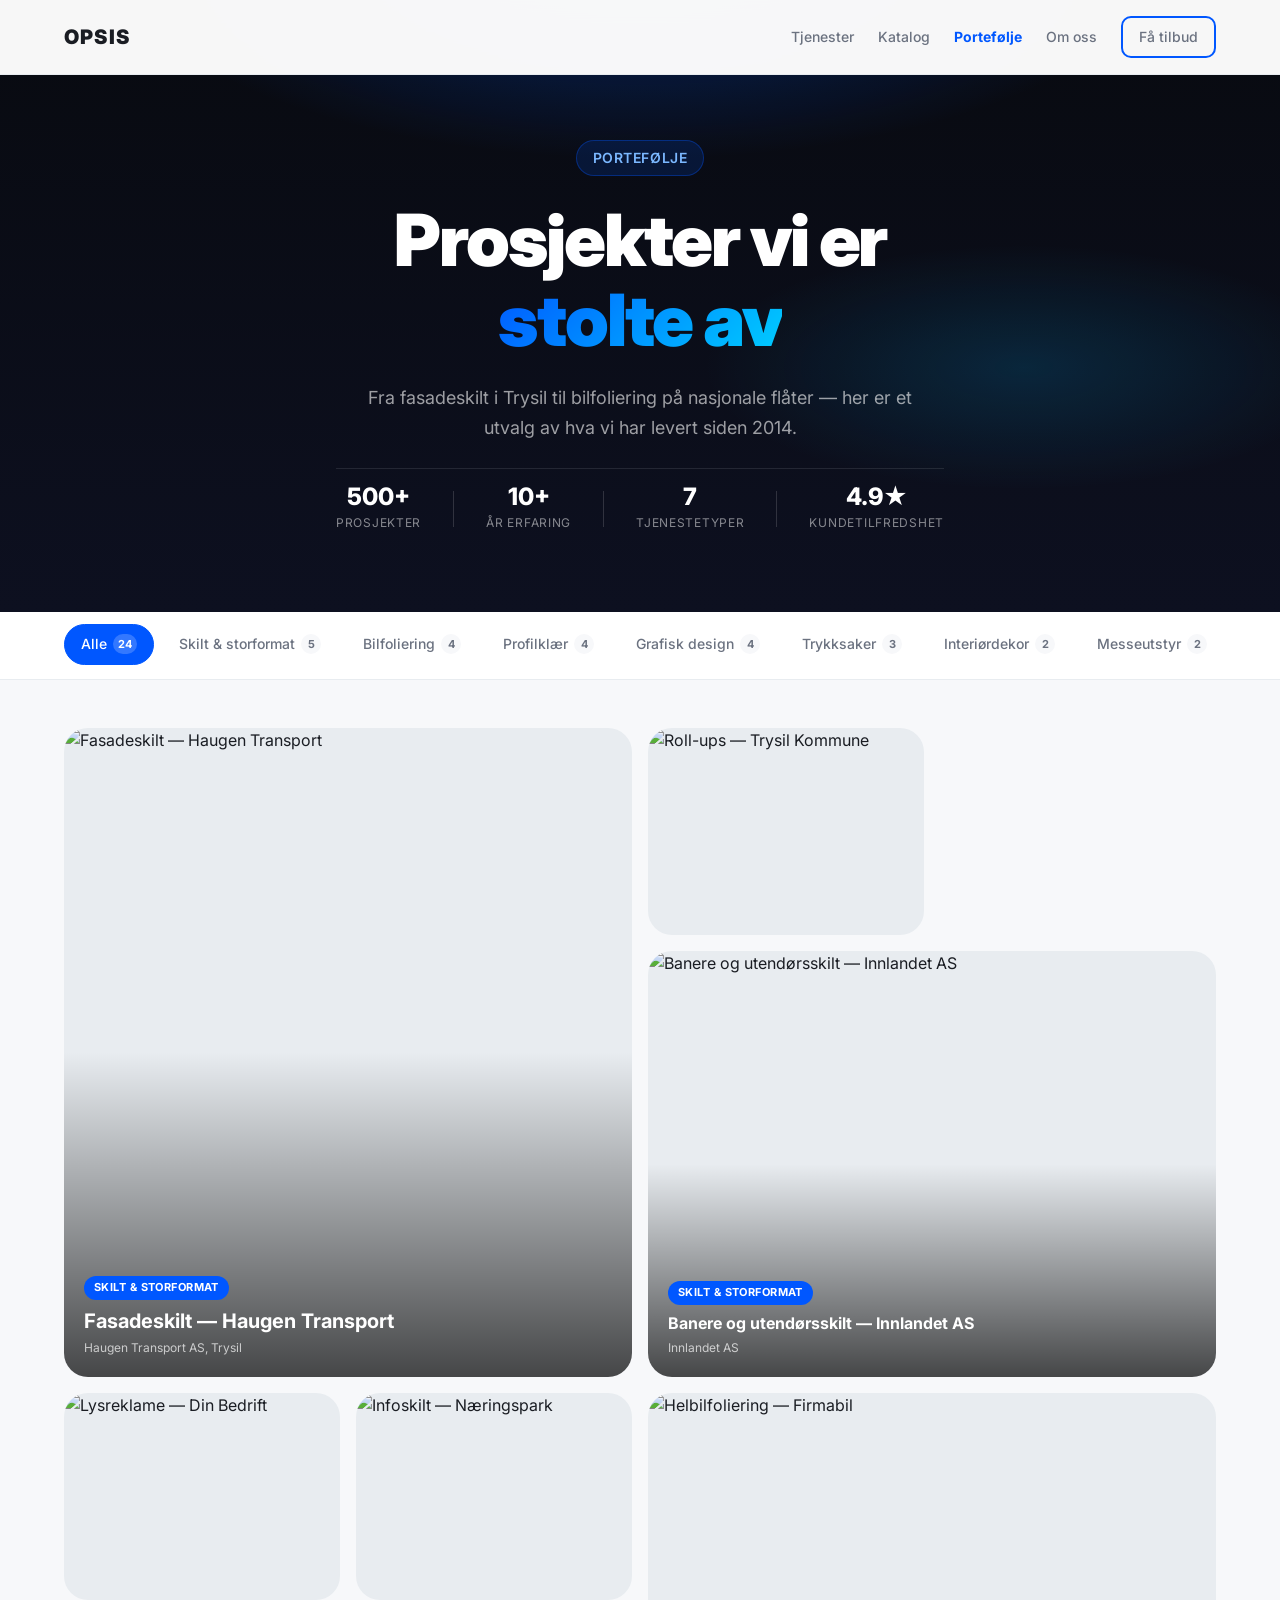
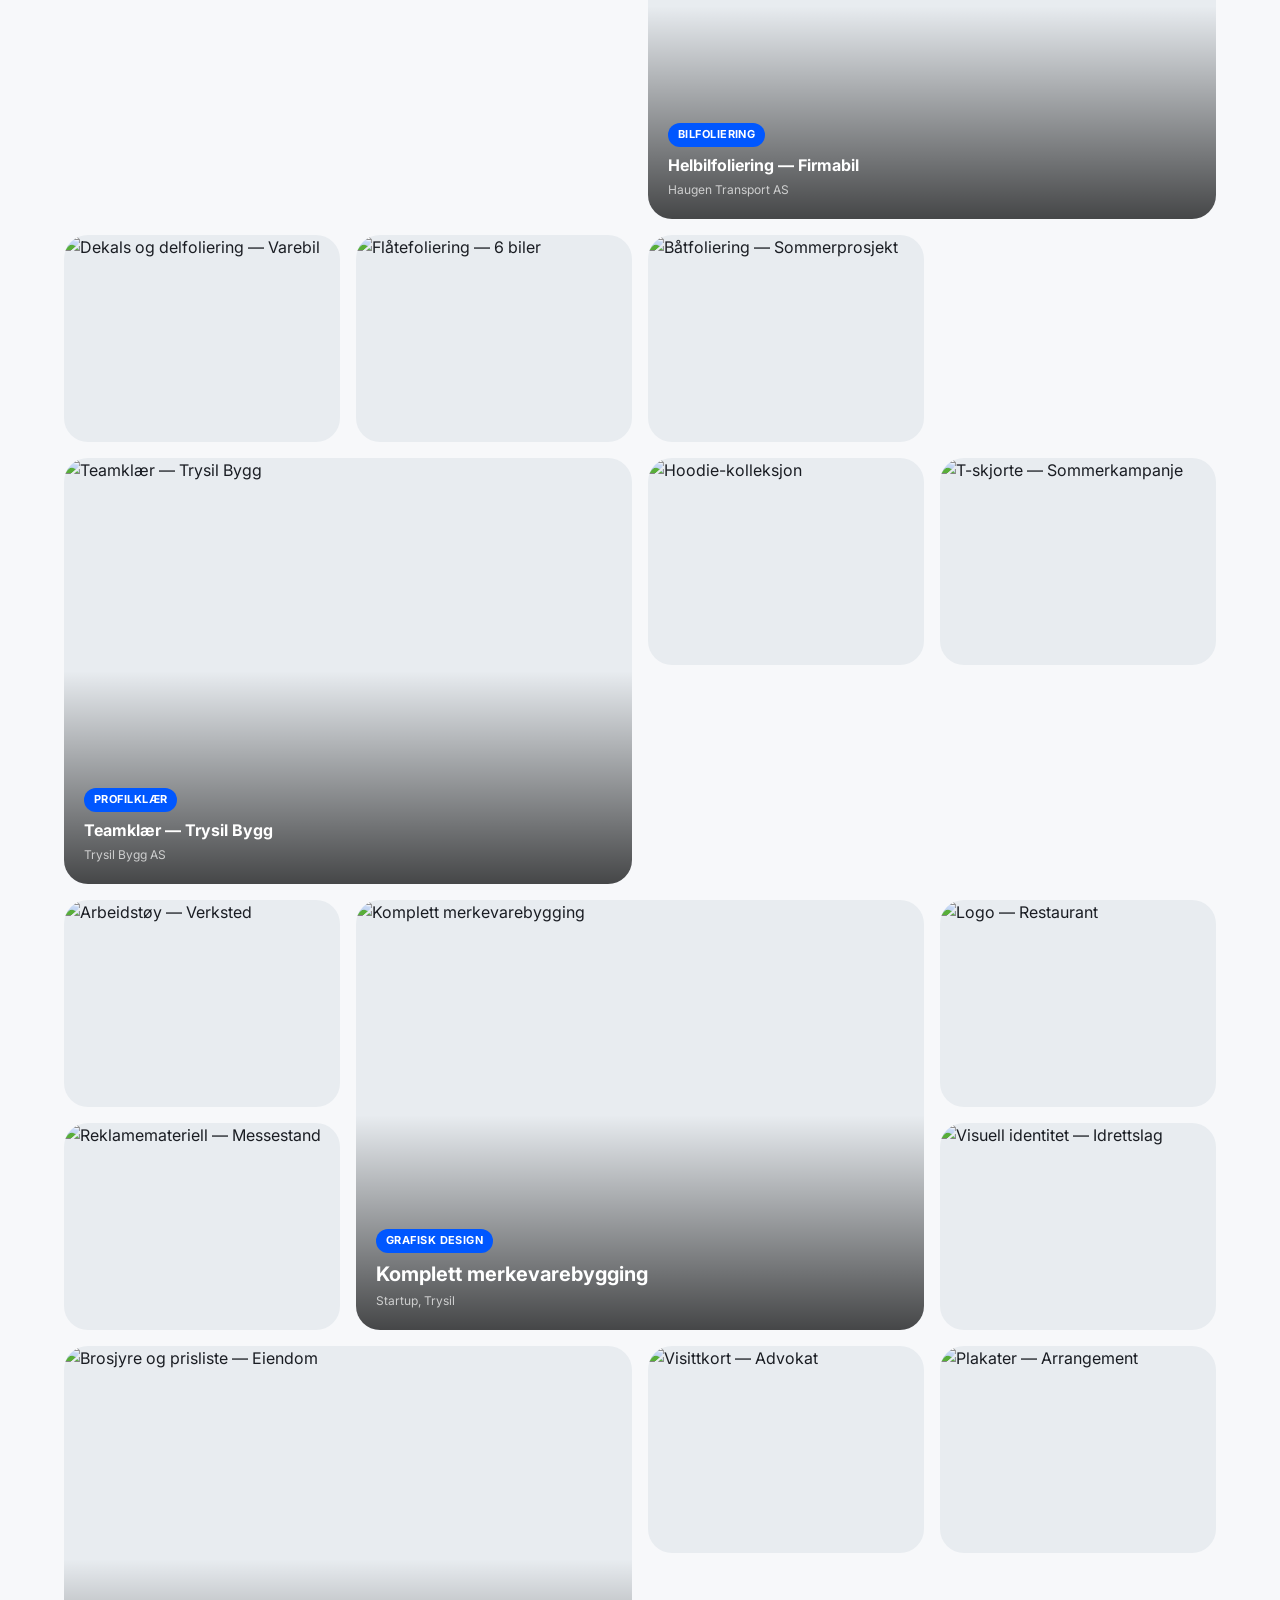
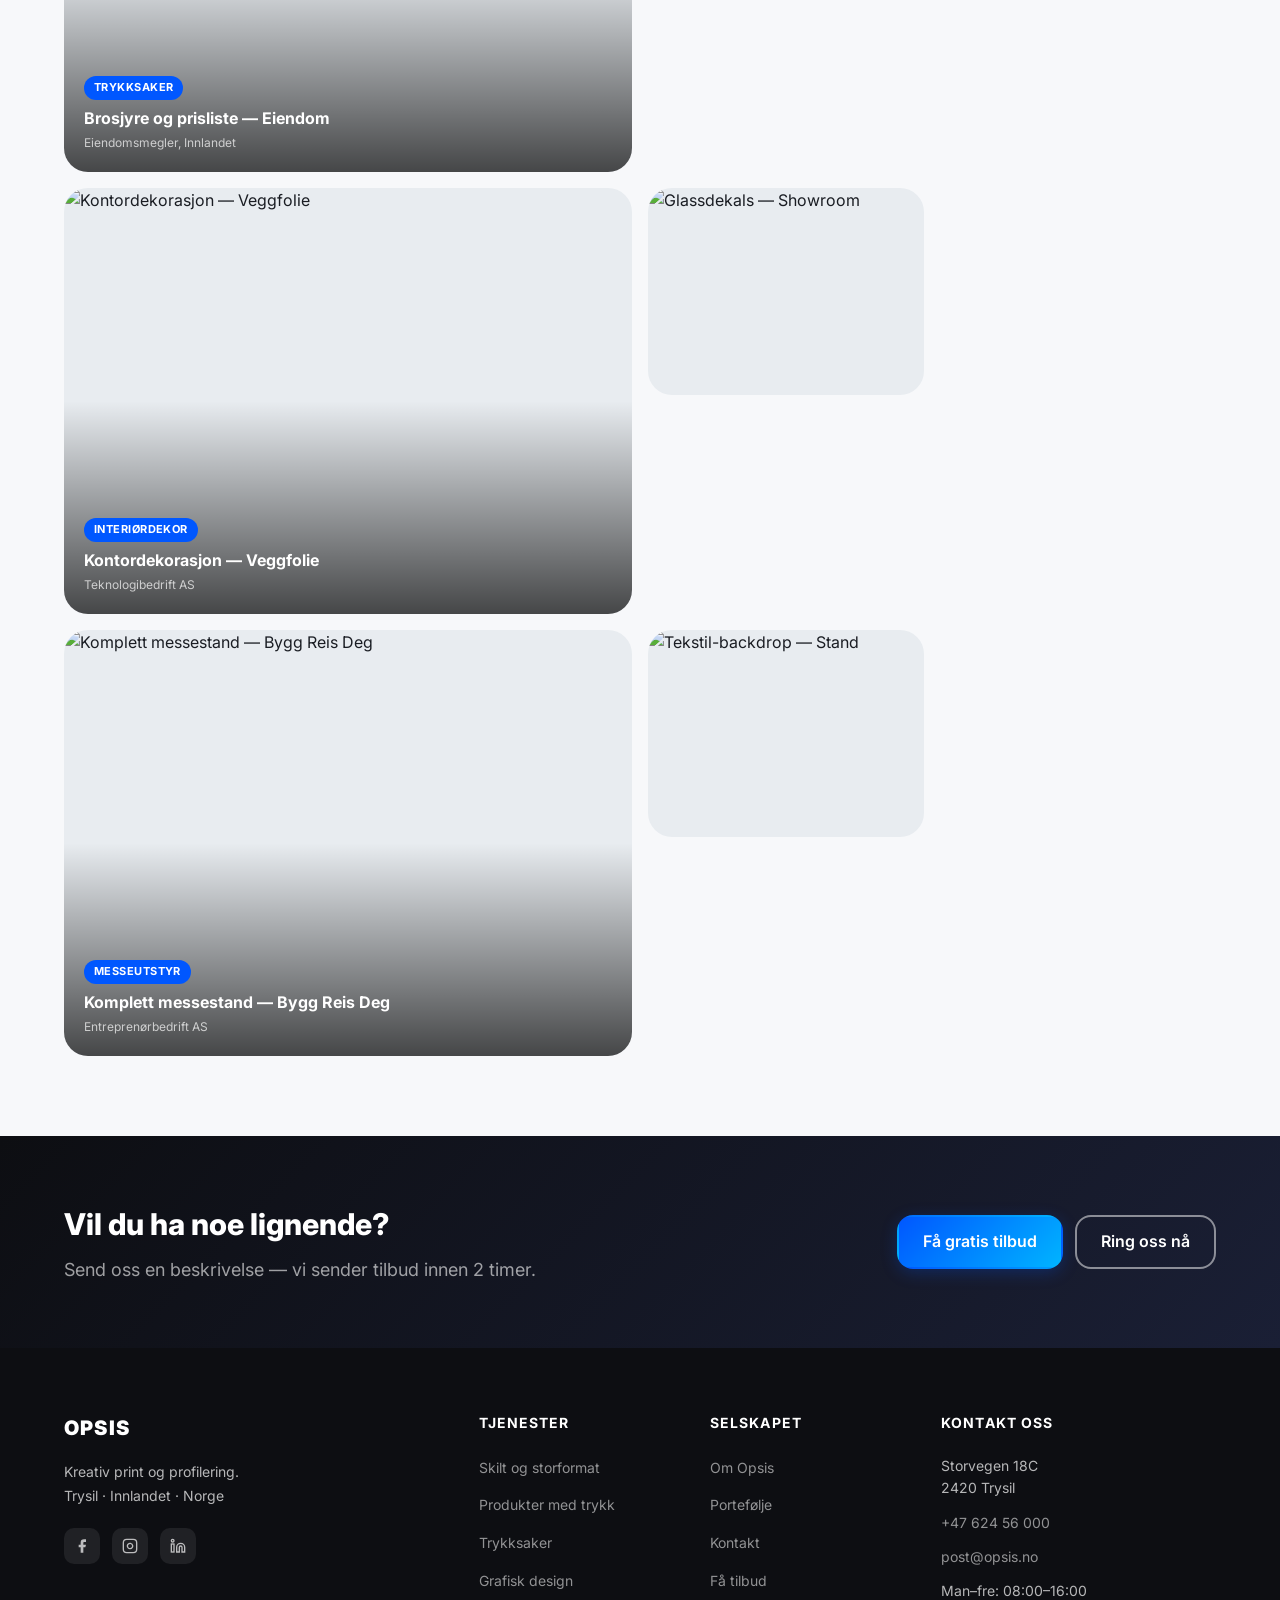
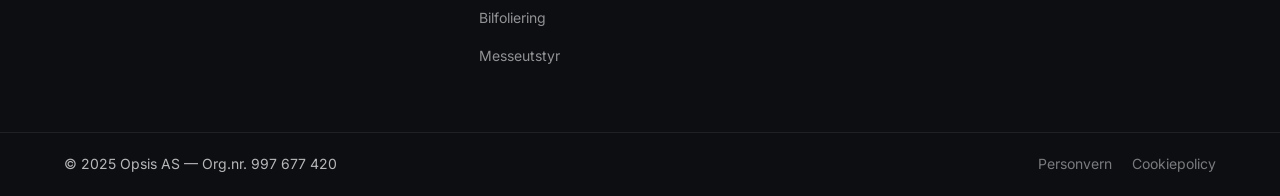
==== portfolio.html @ 117704da "feat: full portfolio page with filter and lightbox - portfolio.html: standalone page with dark hero," ====
<!DOCTYPE html>
<html lang="nb">
<head>
  <meta charset="UTF-8" />
  <meta name="viewport" content="width=device-width, initial-scale=1.0" />
  <title>Portefølje — Opsis AS</title>
  <meta name="description" content="Se utvalgte prosjekter fra Opsis AS — skilt, bilfoliering, profilklær, grafisk design, trykksaker og messeutstyr levert til kunder i Trysil og Innlandet." />
  <link rel="preconnect" href="https://fonts.googleapis.com" />
  <link rel="preconnect" href="https://fonts.gstatic.com" crossorigin />
  <link href="https://fonts.googleapis.com/css2?family=Inter:wght@300;400;500;600;700;800;900&display=swap" rel="stylesheet" />
  <link rel="stylesheet" href="style.css" />
  <link rel="stylesheet" href="portfolio.css" />
</head>
<body>

  <!-- ═══════════════════════════════════════════
       NAVBAR
  ═══════════════════════════════════════════ -->
  <header class="navbar navbar--scrolled" id="navbar">
    <div class="container navbar__inner">
      <a href="index.html" class="navbar__logo">
        <span class="logo-name">OPSIS</span>
      </a>
      <nav class="navbar__nav" id="navMenu">
        <a href="index.html#tjenester">Tjenester</a>
        <a href="index.html#katalog">Katalog</a>
        <a href="portfolio.html" class="nav-active">Portefølje</a>
        <a href="index.html#om-oss">Om oss</a>
        <a href="index.html#kontakt" class="btn btn--outline btn--sm">Få tilbud</a>
      </nav>
      <button class="navbar__burger" id="burger" aria-label="Åpne meny">
        <span></span><span></span><span></span>
      </button>
    </div>
  </header>

  <!-- ═══════════════════════════════════════════
       PAGE HERO
  ═══════════════════════════════════════════ -->
  <section class="pf-hero">
    <div class="pf-hero__bg">
      <div class="pf-hero__bg-gradient"></div>
    </div>
    <div class="container pf-hero__inner">
      <span class="badge badge--light pf-hero__badge">Portefølje</span>
      <h1 class="pf-hero__title">
        Prosjekter vi er<br />
        <span class="pf-hero__title-highlight">stolte av</span>
      </h1>
      <p class="pf-hero__sub">
        Fra fasadeskilt i Trysil til bilfoliering på nasjonale flåter —
        her er et utvalg av hva vi har levert siden 2014.
      </p>
      <div class="pf-hero__stats">
        <div class="pf-hero__stat"><strong>500+</strong><span>prosjekter</span></div>
        <div class="pf-hero__stat-sep"></div>
        <div class="pf-hero__stat"><strong>10+</strong><span>år erfaring</span></div>
        <div class="pf-hero__stat-sep"></div>
        <div class="pf-hero__stat"><strong>7</strong><span>tjenestetyper</span></div>
        <div class="pf-hero__stat-sep"></div>
        <div class="pf-hero__stat"><strong>4.9★</strong><span>kundetilfredshet</span></div>
      </div>
    </div>
  </section>

  <!-- ═══════════════════════════════════════════
       FILTER BAR
  ═══════════════════════════════════════════ -->
  <div class="pf-filter-bar" id="filterBar">
    <div class="container">
      <div class="pf-filters" id="pfFilters">
        <button class="pf-filter active" data-cat="all">
          <span>Alle</span>
          <span class="pf-filter__count" id="count-all">24</span>
        </button>
        <button class="pf-filter" data-cat="skilt">
          <span>Skilt & storformat</span>
          <span class="pf-filter__count" id="count-skilt">5</span>
        </button>
        <button class="pf-filter" data-cat="bil">
          <span>Bilfoliering</span>
          <span class="pf-filter__count" id="count-bil">4</span>
        </button>
        <button class="pf-filter" data-cat="klaer">
          <span>Profilklær</span>
          <span class="pf-filter__count" id="count-klaer">4</span>
        </button>
        <button class="pf-filter" data-cat="design">
          <span>Grafisk design</span>
          <span class="pf-filter__count" id="count-design">4</span>
        </button>
        <button class="pf-filter" data-cat="trykk">
          <span>Trykksaker</span>
          <span class="pf-filter__count" id="count-trykk">3</span>
        </button>
        <button class="pf-filter" data-cat="dekor">
          <span>Interiørdekor</span>
          <span class="pf-filter__count" id="count-dekor">2</span>
        </button>
        <button class="pf-filter" data-cat="messe">
          <span>Messeutstyr</span>
          <span class="pf-filter__count" id="count-messe">2</span>
        </button>
      </div>
    </div>
  </div>

  <!-- ═══════════════════════════════════════════
       PROJECT GRID
  ═══════════════════════════════════════════ -->
  <main class="pf-main">
    <div class="container">
      <div class="pf-grid" id="pfGrid">
        <!-- Rendered by portfolio.js -->
      </div>
      <div class="pf-empty" id="pfEmpty" style="display:none">
        <p>Ingen prosjekter i denne kategorien ennå.</p>
      </div>
    </div>
  </main>

  <!-- ═══════════════════════════════════════════
       CTA BAND
  ═══════════════════════════════════════════ -->
  <section class="pf-cta">
    <div class="container pf-cta__inner">
      <div class="pf-cta__text">
        <h2>Vil du ha noe lignende?</h2>
        <p>Send oss en beskrivelse — vi sender tilbud innen 2 timer.</p>
      </div>
      <div class="pf-cta__actions">
        <a href="index.html#kontakt" class="btn btn--primary btn--lg">Få gratis tilbud</a>
        <a href="tel:+4762456000" class="btn btn--outline-white btn--lg">Ring oss nå</a>
      </div>
    </div>
  </section>

  <!-- ═══════════════════════════════════════════
       FOOTER
  ═══════════════════════════════════════════ -->
  <footer class="footer">
    <div class="container footer__inner">
      <div class="footer__brand">
        <a href="index.html" class="navbar__logo">
          <span class="logo-name">OPSIS</span>
        </a>
        <p>Kreativ print og profilering.<br />Trysil · Innlandet · Norge</p>
        <div class="footer__social">
          <a href="https://www.facebook.com/OpsisTrysil" target="_blank" rel="noopener" aria-label="Facebook">
            <svg viewBox="0 0 24 24" fill="currentColor"><path d="M18 2h-3a5 5 0 0 0-5 5v3H7v4h3v8h4v-8h3l1-4h-4V7a1 1 0 0 1 1-1h3z"/></svg>
          </a>
          <a href="#" aria-label="Instagram">
            <svg viewBox="0 0 24 24" fill="none" stroke="currentColor" stroke-width="2"><rect x="2" y="2" width="20" height="20" rx="5" ry="5"/><path d="M16 11.37A4 4 0 1 1 12.63 8 4 4 0 0 1 16 11.37z"/><line x1="17.5" y1="6.5" x2="17.51" y2="6.5"/></svg>
          </a>
          <a href="#" aria-label="LinkedIn">
            <svg viewBox="0 0 24 24" fill="none" stroke="currentColor" stroke-width="2"><path d="M16 8a6 6 0 0 1 6 6v7h-4v-7a2 2 0 0 0-2-2 2 2 0 0 0-2 2v7h-4v-7a6 6 0 0 1 6-6z"/><rect x="2" y="9" width="4" height="12"/><circle cx="4" cy="4" r="2"/></svg>
          </a>
        </div>
      </div>
      <div class="footer__links">
        <h4>Tjenester</h4>
        <ul>
          <li><a href="index.html#tjenester">Skilt og storformat</a></li>
          <li><a href="index.html#tjenester">Produkter med trykk</a></li>
          <li><a href="index.html#tjenester">Trykksaker</a></li>
          <li><a href="index.html#tjenester">Grafisk design</a></li>
          <li><a href="index.html#tjenester">Bilfoliering</a></li>
          <li><a href="index.html#tjenester">Messeutstyr</a></li>
        </ul>
      </div>
      <div class="footer__links">
        <h4>Selskapet</h4>
        <ul>
          <li><a href="index.html#om-oss">Om Opsis</a></li>
          <li><a href="portfolio.html">Portefølje</a></li>
          <li><a href="index.html#kontakt">Kontakt</a></li>
          <li><a href="index.html#kontakt">Få tilbud</a></li>
        </ul>
      </div>
      <div class="footer__contact">
        <h4>Kontakt oss</h4>
        <address>
          <p>Storvegen 18C<br />2420 Trysil</p>
          <p><a href="tel:+4762456000">+47 624 56 000</a></p>
          <p><a href="mailto:post@opsis.no">post@opsis.no</a></p>
          <p>Man–fre: 08:00–16:00</p>
        </address>
      </div>
    </div>
    <div class="footer__bottom">
      <div class="container">
        <p>© 2025 Opsis AS — Org.nr. 997 677 420</p>
        <div class="footer__legal">
          <a href="#">Personvern</a>
          <a href="#">Cookiepolicy</a>
        </div>
      </div>
    </div>
  </footer>

  <!-- ═══════════════════════════════════════════
       LIGHTBOX
  ═══════════════════════════════════════════ -->
  <div class="lb-overlay" id="lbOverlay" aria-modal="true" role="dialog">
    <button class="lb-close" id="lbClose" aria-label="Lukk">&times;</button>
    <button class="lb-nav lb-nav--prev" id="lbPrev" aria-label="Forrige">
      <svg width="24" height="24" viewBox="0 0 24 24" fill="none" stroke="currentColor" stroke-width="2.5"><path d="M15 18l-6-6 6-6"/></svg>
    </button>
    <button class="lb-nav lb-nav--next" id="lbNext" aria-label="Neste">
      <svg width="24" height="24" viewBox="0 0 24 24" fill="none" stroke="currentColor" stroke-width="2.5"><path d="M9 18l6-6-6-6"/></svg>
    </button>
    <div class="lb-card" id="lbCard">
      <div class="lb-img-wrap">
        <img id="lbImg" src="" alt="" />
      </div>
      <div class="lb-info">
        <span class="lb-tag" id="lbTag"></span>
        <h2 class="lb-title" id="lbTitle"></h2>
        <p class="lb-client" id="lbClient"></p>
        <p class="lb-desc" id="lbDesc"></p>
        <div class="lb-actions">
          <a href="index.html#kontakt" class="btn btn--primary">Få lignende tilbud</a>
          <span class="lb-counter" id="lbCounter"></span>
        </div>
      </div>
    </div>
  </div>

  <script src="main.js"></script>
  <script src="portfolio.js"></script>
</body>
</html>
---- style.css ----
/* ═══════════════════════════════════════════════════
   OPSIS.NO — Landing Page Stylesheet
   Design language: Modern Scandinavian · Clean · Conversion-focused
   ═══════════════════════════════════════════════════ */

/* ─── Reset & Base ─────────────────────────────── */
*, *::before, *::after { box-sizing: border-box; margin: 0; padding: 0; }

:root {
  /* Brand colours */
  --color-primary:      #0057FF;
  --color-primary-dark: #0040CC;
  --color-primary-light:#E8F0FF;
  --color-accent:       #FF5C00;
  --color-accent-light: #FFF0E8;

  /* Neutrals */
  --color-bg:           #FFFFFF;
  --color-bg-subtle:    #F7F8FA;
  --color-bg-dark:      #0D0E12;
  --color-surface:      #FFFFFF;
  --color-border:       #E8ECF0;
  --color-text:         #1A1D23;
  --color-text-muted:   #6B7280;
  --color-text-light:   #9CA3AF;

  /* Gradients */
  --gradient-primary:   linear-gradient(135deg, #0057FF 0%, #00B4FF 100%);
  --gradient-accent:    linear-gradient(135deg, #FF5C00 0%, #FF9500 100%);
  --gradient-dark:      linear-gradient(135deg, #0D0E12 0%, #1a1f35 100%);

  /* Typography */
  --font-sans: 'Inter', -apple-system, BlinkMacSystemFont, sans-serif;
  --text-xs:   0.75rem;
  --text-sm:   0.875rem;
  --text-base: 1rem;
  --text-lg:   1.125rem;
  --text-xl:   1.25rem;
  --text-2xl:  1.5rem;
  --text-3xl:  1.875rem;
  --text-4xl:  2.25rem;
  --text-5xl:  3rem;
  --text-6xl:  3.75rem;

  /* Spacing */
  --space-1:  0.25rem;  --space-2:  0.5rem;   --space-3:  0.75rem;
  --space-4:  1rem;     --space-5:  1.25rem;  --space-6:  1.5rem;
  --space-8:  2rem;     --space-10: 2.5rem;   --space-12: 3rem;
  --space-16: 4rem;     --space-20: 5rem;     --space-24: 6rem;

  /* Layout */
  --container-max: 1200px;
  --container-pad: 1.5rem;

  /* Radius */
  --radius-sm: 6px;    --radius-md: 10px;
  --radius-lg: 16px;   --radius-xl: 24px;  --radius-full: 9999px;

  /* Shadows */
  --shadow-sm: 0 1px 3px rgba(0,0,0,.08), 0 1px 2px rgba(0,0,0,.06);
  --shadow-md: 0 4px 16px rgba(0,0,0,.08), 0 2px 6px rgba(0,0,0,.06);
  --shadow-lg: 0 12px 40px rgba(0,0,0,.10), 0 4px 12px rgba(0,0,0,.06);
  --shadow-xl: 0 24px 64px rgba(0,0,0,.12), 0 8px 24px rgba(0,0,0,.08);

  /* Transitions */
  --transition: 0.22s ease;
  --transition-slow: 0.4s ease;
}

html { scroll-behavior: smooth; }

body {
  font-family: var(--font-sans);
  font-size: var(--text-base);
  color: var(--color-text);
  background: var(--color-bg);
  line-height: 1.6;
  -webkit-font-smoothing: antialiased;
}

img, svg { display: block; }
a { color: inherit; text-decoration: none; }
ul, ol { list-style: none; }
button { font: inherit; cursor: pointer; border: none; background: none; }
input, select, textarea { font: inherit; }

/* ─── Utilities ─────────────────────────────────── */
.container {
  max-width: var(--container-max);
  margin: 0 auto;
  padding: 0 var(--container-pad);
}

.gradient-text {
  background: var(--gradient-primary);
  -webkit-background-clip: text;
  -webkit-text-fill-color: transparent;
  background-clip: text;
}

.badge {
  display: inline-flex;
  align-items: center;
  gap: var(--space-2);
  padding: var(--space-1) var(--space-3);
  background: var(--color-primary-light);
  color: var(--color-primary);
  font-size: var(--text-xs);
  font-weight: 600;
  letter-spacing: 0.06em;
  text-transform: uppercase;
  border-radius: var(--radius-full);
}

.badge--accent  { background: var(--color-accent-light); color: var(--color-accent); }
.badge--light   { background: rgba(255,255,255,.12); color: rgba(255,255,255,.9); }

/* ─── Buttons ────────────────────────────────────── */
.btn {
  display: inline-flex;
  align-items: center;
  gap: var(--space-2);
  font-weight: 600;
  border-radius: var(--radius-md);
  transition: all var(--transition);
  white-space: nowrap;
  cursor: pointer;
  border: 2px solid transparent;
}

.btn--sm  { padding: var(--space-2) var(--space-4); font-size: var(--text-sm); }
.btn--md  { padding: var(--space-3) var(--space-5); font-size: var(--text-base); }
.btn--lg  { padding: var(--space-3) var(--space-6); font-size: var(--text-base); border-radius: var(--radius-lg); }
.btn--full { width: 100%; justify-content: center; }

.btn--primary {
  background: var(--gradient-primary);
  color: #fff;
  box-shadow: 0 4px 16px rgba(0,87,255,.25);
}
.btn--primary:hover {
  transform: translateY(-2px);
  box-shadow: 0 8px 24px rgba(0,87,255,.35);
}

.btn--outline {
  border-color: var(--color-primary);
  color: var(--color-primary);
  background: transparent;
}
.btn--outline:hover { background: var(--color-primary-light); }

.btn--outline-white {
  border-color: rgba(255,255,255,.5);
  color: #fff;
  background: transparent;
}
.btn--outline-white:hover { background: rgba(255,255,255,.12); }

.btn--ghost {
  color: var(--color-text);
  background: rgba(0,0,0,.04);
}
.btn--ghost:hover { background: rgba(0,0,0,.08); }

.btn--white {
  background: #fff;
  color: var(--color-primary);
  font-weight: 700;
}
.btn--white:hover { background: var(--color-primary-light); }

/* ─── Section Header ─────────────────────────────── */
.section-header {
  text-align: center;
  max-width: 640px;
  margin: 0 auto var(--space-12);
  display: flex;
  flex-direction: column;
  align-items: center;
  gap: var(--space-4);
}

.section-header h2 {
  font-size: var(--text-4xl);
  font-weight: 800;
  line-height: 1.15;
  letter-spacing: -0.02em;
}

.section-header p { color: var(--color-text-muted); font-size: var(--text-lg); }
.section-header--light h2, .section-header--light p { color: #fff; }
.section-header--light p { color: rgba(255,255,255,.7); }

/* ════════════════════════════════════════════════════
   NAVBAR
════════════════════════════════════════════════════ */
.navbar {
  position: fixed;
  top: 0; left: 0; right: 0;
  z-index: 100;
  padding: var(--space-4) 0;
  transition: all var(--transition);
}

.navbar.scrolled {
  background: rgba(255,255,255,.92);
  backdrop-filter: blur(12px);
  box-shadow: 0 1px 0 var(--color-border), var(--shadow-sm);
  padding: var(--space-3) 0;
}

.navbar__inner {
  display: flex;
  align-items: center;
  justify-content: space-between;
}

.navbar__logo {
  display: flex;
  align-items: center;
  font-size: var(--text-2xl);
  font-weight: 800;
  letter-spacing: -0.04em;
}

.logo-name {
  font-size: var(--text-xl);
  font-weight: 900;
  letter-spacing: 0.06em;
  color: #fff; /* white on dark hero */
  transition: color var(--transition);
}

/* On white background (after scroll) */
.navbar.scrolled .logo-name { color: var(--color-text); }

/* Footer logo */
.footer__brand .logo-name { color: #fff; }

.navbar__nav {
  display: flex;
  align-items: center;
  gap: var(--space-6);
}

.navbar__nav a {
  font-size: var(--text-sm);
  font-weight: 500;
  color: var(--color-text-muted);
  transition: color var(--transition);
}

.navbar__nav a:hover { color: var(--color-text); }
.navbar__nav .btn { color: var(--color-primary); }

.navbar__burger {
  display: none;
  flex-direction: column;
  gap: 5px;
  padding: var(--space-2);
}

.navbar__burger span {
  display: block;
  width: 22px; height: 2px;
  background: var(--color-text);
  border-radius: 2px;
  transition: all var(--transition);
}

/* ════════════════════════════════════════════════════
   HERO
════════════════════════════════════════════════════ */
/* ─── Hero dark variant ─────────────────────────── */
.hero--dark {
  background: #080a10;
  color: #fff;
}

.hero--dark .hero__bg {
  position: absolute;
  inset: 0;
  overflow: hidden;
  pointer-events: none;
}

.hero--dark .hero__bg-gradient {
  position: absolute;
  inset: 0;
  background:
    radial-gradient(ellipse 80% 60% at 50% -10%, rgba(0,87,255,.35) 0%, transparent 60%),
    radial-gradient(ellipse 60% 40% at 80% 50%, rgba(0,180,255,.15) 0%, transparent 50%),
    linear-gradient(180deg, #080a10 0%, #0d1020 100%);
}

.hero--dark .hero__bg-orb {
  position: absolute;
  border-radius: 50%;
  filter: blur(80px);
  opacity: 0.5;
}

.hero--dark .hero__bg-orb--1 {
  width: 600px; height: 600px;
  top: -200px; left: -100px;
  background: radial-gradient(circle, #0057FF 0%, transparent 70%);
  opacity: 0.2;
  animation: orb1 12s ease-in-out infinite;
}

.hero--dark .hero__bg-orb--2 {
  width: 400px; height: 400px;
  top: 30%; right: -50px;
  background: radial-gradient(circle, #00B4FF 0%, transparent 70%);
  opacity: 0.15;
  animation: orb2 15s ease-in-out infinite;
}

.hero--dark .hero__bg-orb--3 {
  width: 300px; height: 300px;
  bottom: 10%; left: 40%;
  background: radial-gradient(circle, #FF5C00 0%, transparent 70%);
  opacity: 0.1;
  animation: orb3 18s ease-in-out infinite;
}

.hero--dark .hero__bg-noise {
  position: absolute;
  inset: 0;
  background-image: url("data:image/svg+xml,%3Csvg viewBox='0 0 256 256' xmlns='http://www.w3.org/2000/svg'%3E%3Cfilter id='noise'%3E%3CfeTurbulence type='fractalNoise' baseFrequency='0.9' numOctaves='4' stitchTiles='stitch'/%3E%3C/filter%3E%3Crect width='100%25' height='100%25' filter='url(%23noise)' opacity='0.04'/%3E%3C/svg%3E");
  opacity: 0.3;
  pointer-events: none;
}

@keyframes orb1 {
  0%, 100% { transform: translate(0, 0) scale(1); }
  50% { transform: translate(40px, 30px) scale(1.1); }
}
@keyframes orb2 {
  0%, 100% { transform: translate(0, 0) scale(1); }
  50% { transform: translate(-30px, 20px) scale(1.08); }
}
@keyframes orb3 {
  0%, 100% { transform: translate(0, 0) scale(1); }
  50% { transform: translate(20px, -30px) scale(1.12); }
}

/* Floating badges */
.hero__floats {
  position: absolute;
  inset: 0;
  pointer-events: none;
}

.hero__float {
  position: absolute;
  display: flex;
  align-items: center;
  gap: 8px;
  padding: 10px 16px;
  background: rgba(255,255,255,.08);
  border: 1px solid rgba(255,255,255,.12);
  border-radius: 40px;
  backdrop-filter: blur(12px);
  color: rgba(255,255,255,.85);
  font-size: var(--text-sm);
  font-weight: 500;
  white-space: nowrap;
  animation: floatBadge 6s ease-in-out infinite;
}

.hero__float--1 { top: 22%; left: 5%;   animation-delay: 0s;    animation-duration: 6s; }
.hero__float--2 { top: 15%; right: 10%; animation-delay: 1.5s;  animation-duration: 7s; }
.hero__float--3 { top: 55%; left: 3%;   animation-delay: 0.75s; animation-duration: 8s; }
.hero__float--4 { top: 65%; right: 6%;  animation-delay: 2s;    animation-duration: 6.5s; }
.hero__float--5 { bottom: 20%; left: 50%; transform: translateX(-50%); animation-delay: 3s; animation-duration: 7.5s; }

.float-icon { font-size: 1.1rem; }

@keyframes floatBadge {
  0%, 100% { transform: translateY(0); }
  50% { transform: translateY(-8px); }
}
.hero__float--5 {
  bottom: 20%;
  left: 50%;
  transform: translateX(-50%);
}
.hero__float--5:is(.hero__float--5) {
  animation-name: floatBadge5;
}
@keyframes floatBadge5 {
  0%, 100% { transform: translateX(-50%) translateY(0); }
  50% { transform: translateX(-50%) translateY(-8px); }
}

/* Hero content - dark variant */
.hero--dark .hero__inner {
  grid-template-columns: 1fr;
  justify-items: center;
  text-align: center;
  min-height: calc(100vh - 80px);
  padding-top: var(--space-20);
  padding-bottom: var(--space-20);
  position: relative;
  z-index: 1;
}

.hero--dark .hero__content {
  max-width: 780px;
  align-items: center;
}

.hero__eyebrow {
  display: inline-flex;
  align-items: center;
  gap: 8px;
  padding: 6px 16px;
  background: rgba(0,87,255,.15);
  border: 1px solid rgba(0,87,255,.35);
  border-radius: 40px;
  color: #7BB8FF;
  font-size: var(--text-sm);
  font-weight: 500;
  letter-spacing: 0.04em;
}

.hero__eyebrow-dot {
  width: 6px; height: 6px;
  border-radius: 50%;
  background: #0057FF;
  box-shadow: 0 0 8px #0057FF;
  animation: pulse 2s ease-in-out infinite;
}
@keyframes pulse {
  0%, 100% { opacity: 1; transform: scale(1); }
  50% { opacity: 0.6; transform: scale(1.3); }
}

.hero--dark .hero__title {
  font-size: clamp(3rem, 7vw, 5.5rem);
  font-weight: 900;
  line-height: 1.05;
  letter-spacing: -0.03em;
  color: #fff;
}

.hero__title-line {
  display: block;
}

.hero__title-highlight {
  background: linear-gradient(135deg, #0057FF 0%, #00CFFF 100%);
  -webkit-background-clip: text;
  -webkit-text-fill-color: transparent;
  background-clip: text;
}

.hero--dark .hero__subtitle {
  color: rgba(255,255,255,.6);
  font-size: var(--text-lg);
  max-width: 520px;
  text-align: center;
}

/* Hero CTA buttons */
.btn--hero-primary {
  display: inline-flex;
  align-items: center;
  gap: 10px;
  padding: 16px 32px;
  background: var(--gradient-primary);
  color: #fff;
  font-size: var(--text-base);
  font-weight: 700;
  border-radius: var(--radius-full);
  box-shadow: 0 8px 32px rgba(0,87,255,.4);
  transition: var(--transition);
}
.btn--hero-primary:hover {
  transform: translateY(-2px);
  box-shadow: 0 12px 40px rgba(0,87,255,.55);
}

.btn--hero-ghost {
  display: inline-flex;
  align-items: center;
  gap: 8px;
  padding: 16px 32px;
  background: rgba(255,255,255,.08);
  border: 1px solid rgba(255,255,255,.2);
  color: rgba(255,255,255,.85);
  font-size: var(--text-base);
  font-weight: 600;
  border-radius: var(--radius-full);
  backdrop-filter: blur(8px);
  transition: var(--transition);
}
.btn--hero-ghost:hover {
  background: rgba(255,255,255,.14);
  border-color: rgba(255,255,255,.35);
}

/* Hero stats */
.hero--dark .hero__stats {
  border-top: 1px solid rgba(255,255,255,.1);
  gap: var(--space-8);
}

.hero__stat {
  display: flex;
  flex-direction: column;
  align-items: center;
  gap: 4px;
}
.hero__stat strong {
  font-size: var(--text-2xl);
  font-weight: 800;
  color: #fff;
  line-height: 1;
}
.hero__stat span {
  font-size: var(--text-xs);
  color: rgba(255,255,255,.5);
  text-transform: uppercase;
  letter-spacing: 0.06em;
}

.hero__stat-sep {
  width: 1px;
  height: 36px;
  background: rgba(255,255,255,.15);
}

/* Scroll indicator */
.hero__scroll {
  position: absolute;
  bottom: 32px;
  left: 50%;
  transform: translateX(-50%);
  display: flex;
  flex-direction: column;
  align-items: center;
  gap: 8px;
  color: rgba(255,255,255,.4);
  font-size: var(--text-xs);
  letter-spacing: 0.1em;
  text-transform: uppercase;
  z-index: 1;
}

.hero__scroll-mouse {
  width: 22px; height: 36px;
  border: 2px solid rgba(255,255,255,.3);
  border-radius: 11px;
  display: flex;
  justify-content: center;
  padding-top: 6px;
}

.hero__scroll-wheel {
  width: 3px; height: 8px;
  background: rgba(255,255,255,.5);
  border-radius: 2px;
  animation: scrollWheel 1.8s ease-in-out infinite;
}

@keyframes scrollWheel {
  0% { transform: translateY(0); opacity: 1; }
  100% { transform: translateY(10px); opacity: 0; }
}

.hero {
  min-height: 100vh;
  display: flex;
  flex-direction: column;
  padding-top: 80px;
  background: var(--color-bg);
  position: relative;
  overflow: hidden;
}

.hero__bg-grid {
  position: absolute;
  inset: 0;
  background-image:
    linear-gradient(var(--color-border) 1px, transparent 1px),
    linear-gradient(90deg, var(--color-border) 1px, transparent 1px);
  background-size: 48px 48px;
  opacity: 0.4;
  mask-image: linear-gradient(to bottom, transparent 0%, rgba(0,0,0,.5) 20%, rgba(0,0,0,.5) 70%, transparent 100%);
}

.hero__inner {
  flex: 1;
  display: grid;
  grid-template-columns: 1fr 1fr;
  align-items: center;
  gap: var(--space-12);
  padding-top: var(--space-16);
  padding-bottom: var(--space-16);
  position: relative;
}

.hero__content {
  display: flex;
  flex-direction: column;
  gap: var(--space-6);
}

.hero__title {
  font-size: clamp(2.5rem, 5vw, 4rem);
  font-weight: 900;
  line-height: 1.1;
  letter-spacing: -0.03em;
}

.hero__subtitle {
  font-size: var(--text-lg);
  color: var(--color-text-muted);
  max-width: 480px;
  line-height: 1.7;
}

.hero__actions {
  display: flex;
  flex-wrap: wrap;
  gap: var(--space-3);
}

.hero__stats {
  display: flex;
  align-items: center;
  gap: var(--space-6);
  padding-top: var(--space-4);
  border-top: 1px solid var(--color-border);
  margin-top: var(--space-2);
}

.stat { display: flex; flex-direction: column; }
.stat strong { font-size: var(--text-2xl); font-weight: 800; line-height: 1; color: var(--color-text); }
.stat span   { font-size: var(--text-xs); color: var(--color-text-muted); text-transform: uppercase; letter-spacing: 0.06em; margin-top: 4px; }

.stat-divider {
  width: 1px;
  height: 40px;
  background: var(--color-border);
}

/* Hero visual */
.hero__visual {
  display: flex;
  justify-content: center;
  align-items: center;
}

.hero__mockup {
  position: relative;
  width: 420px;
  height: 420px;
}

.hero__mockup::before {
  content: '';
  position: absolute;
  top: 50%; left: 50%;
  transform: translate(-50%, -50%);
  width: 280px; height: 280px;
  background: var(--gradient-primary);
  border-radius: 50%;
  opacity: 0.08;
  filter: blur(60px);
}

.mockup-blob {
  position: absolute;
  top: 50%; left: 50%;
  transform: translate(-50%, -50%);
  width: 200px; height: 200px;
  background: var(--gradient-primary);
  border-radius: 40% 60% 70% 30% / 40% 50% 60% 50%;
  opacity: 0.06;
  animation: blob 8s ease-in-out infinite;
}

@keyframes blob {
  0%, 100% { border-radius: 40% 60% 70% 30% / 40% 50% 60% 50%; }
  50%       { border-radius: 60% 40% 30% 70% / 60% 30% 70% 40%; }
}

.mockup-card {
  position: absolute;
  display: flex;
  flex-direction: column;
  align-items: center;
  gap: var(--space-2);
  padding: var(--space-4) var(--space-5);
  background: #fff;
  border: 1px solid var(--color-border);
  border-radius: var(--radius-xl);
  box-shadow: var(--shadow-lg);
  font-size: var(--text-sm);
  font-weight: 600;
  color: var(--color-text);
  animation: float 6s ease-in-out infinite;
}

.mockup-card--1 { top: 20px;   left: 20px;  animation-delay: 0s; }
.mockup-card--2 { top: 20px;   right: 20px; animation-delay: 1.5s; }
.mockup-card--3 { bottom: 20px; left: 20px; animation-delay: 0.75s; }
.mockup-card--4 { bottom: 20px; right: 20px; animation-delay: 2.25s; }

.mockup-icon { font-size: 2rem; }

@keyframes float {
  0%, 100% { transform: translateY(0); }
  50%       { transform: translateY(-10px); }
}

.hero__scroll-hint {
  display: flex;
  flex-direction: column;
  align-items: center;
  gap: var(--space-2);
  padding-bottom: var(--space-8);
  color: var(--color-text-light);
  font-size: var(--text-xs);
  letter-spacing: 0.1em;
  text-transform: uppercase;
}

.scroll-line {
  width: 1px;
  height: 48px;
  background: linear-gradient(to bottom, var(--color-border), transparent);
}

/* ════════════════════════════════════════════════════
   LOGO BAND
════════════════════════════════════════════════════ */
.logo-band {
  padding: var(--space-8) 0;
  border-top: 1px solid var(--color-border);
  border-bottom: 1px solid var(--color-border);
  background: var(--color-bg-subtle);
  overflow: hidden;
}

.logo-band__label {
  text-align: center;
  font-size: var(--text-xs);
  font-weight: 600;
  color: var(--color-text-light);
  text-transform: uppercase;
  letter-spacing: 0.1em;
  margin-bottom: var(--space-5);
}

.logo-band__track { overflow: hidden; }

.logo-band__logos {
  display: flex;
  gap: var(--space-12);
  width: max-content;
  animation: marquee 24s linear infinite;
}

@keyframes marquee {
  from { transform: translateX(0); }
  to   { transform: translateX(-50%); }
}

.client-logo {
  font-size: var(--text-sm);
  font-weight: 700;
  color: var(--color-text-light);
  letter-spacing: 0.08em;
  text-transform: uppercase;
  white-space: nowrap;
  transition: color var(--transition);
}

.client-logo:hover { color: var(--color-text-muted); }

/* ════════════════════════════════════════════════════
   SERVICES
════════════════════════════════════════════════════ */
.services {
  padding: var(--space-24) 0;
  background: var(--color-bg);
}

.services__grid {
  display: grid;
  grid-template-columns: repeat(4, 1fr);
  gap: var(--space-4);
}

.service-card {
  background: var(--color-bg-subtle);
  border: 1px solid var(--color-border);
  border-radius: var(--radius-xl);
  padding: var(--space-6);
  display: flex;
  flex-direction: column;
  gap: var(--space-3);
  transition: all var(--transition);
  cursor: default;
}

.service-card:hover {
  border-color: var(--color-primary);
  box-shadow: var(--shadow-md), 0 0 0 1px var(--color-primary);
  transform: translateY(-3px);
}

.service-card--featured {
  grid-column: span 2;
  background: var(--gradient-dark);
  border-color: transparent;
  color: #fff;
}

.service-card--featured h3 { color: #fff; }
.service-card--featured p  { color: rgba(255,255,255,.65); }
.service-card--featured .service-card__icon { background: rgba(255,255,255,.1); }
.service-card--featured .service-card__link { color: #60A5FA; }

.service-card__icon {
  width: 48px; height: 48px;
  padding: var(--space-2);
  background: var(--color-primary-light);
  border-radius: var(--radius-md);
  color: var(--color-primary);
}

.service-card__icon svg { width: 100%; height: 100%; }

.service-card h3 {
  font-size: var(--text-lg);
  font-weight: 700;
  line-height: 1.3;
}

.service-card p {
  font-size: var(--text-sm);
  color: var(--color-text-muted);
  line-height: 1.6;
  flex: 1;
}

.service-card__link {
  display: inline-flex;
  align-items: center;
  gap: var(--space-1);
  font-size: var(--text-sm);
  font-weight: 600;
  color: var(--color-primary);
  transition: gap var(--transition);
}

.service-card__link:hover { gap: var(--space-3); }

/* ════════════════════════════════════════════════════
   PROCESS
════════════════════════════════════════════════════ */
.process {
  padding: var(--space-24) 0;
  background: var(--gradient-dark);
  color: #fff;
}

.process__steps {
  display: flex;
  align-items: flex-start;
  gap: var(--space-4);
  justify-content: center;
}

.process-step {
  flex: 1;
  max-width: 220px;
  display: flex;
  flex-direction: column;
  gap: var(--space-4);
}

.process-step__number {
  font-size: var(--text-4xl);
  font-weight: 900;
  background: var(--gradient-primary);
  -webkit-background-clip: text;
  -webkit-text-fill-color: transparent;
  background-clip: text;
  line-height: 1;
}

.process-step__content h3 {
  font-size: var(--text-lg);
  font-weight: 700;
  margin-bottom: var(--space-2);
}

.process-step__content p {
  font-size: var(--text-sm);
  color: rgba(255,255,255,.6);
  line-height: 1.7;
}

.process-step__arrow {
  color: var(--color-primary);
  font-size: var(--text-2xl);
  padding-top: var(--space-8);
  flex-shrink: 0;
}

/* ════════════════════════════════════════════════════
   PORTFOLIO
════════════════════════════════════════════════════ */
.portfolio {
  padding: var(--space-24) 0;
  background: var(--color-bg);
}

.portfolio__filters {
  display: flex;
  justify-content: center;
  gap: var(--space-2);
  flex-wrap: wrap;
  margin-bottom: var(--space-8);
}

.filter-btn {
  padding: var(--space-2) var(--space-4);
  border-radius: var(--radius-full);
  font-size: var(--text-sm);
  font-weight: 500;
  color: var(--color-text-muted);
  border: 1px solid var(--color-border);
  background: var(--color-bg);
  transition: all var(--transition);
}

.filter-btn:hover,
.filter-btn--active {
  background: var(--color-primary);
  border-color: var(--color-primary);
  color: #fff;
}

.portfolio__grid {
  display: grid;
  grid-template-columns: repeat(3, 1fr);
  grid-auto-rows: 240px;
  gap: var(--space-4);
}

.portfolio-item {
  border-radius: var(--radius-xl);
  overflow: hidden;
  position: relative;
  cursor: pointer;
}

.portfolio-item--wide { grid-column: span 2; }

.portfolio-item__img {
  width: 100%; height: 100%;
  position: relative;
  transition: transform var(--transition-slow);
}

.portfolio-item:hover .portfolio-item__img { transform: scale(1.04); }

/* Placeholder colours for portfolio items */
.portfolio-item__img--1 { background: linear-gradient(135deg, #667eea 0%, #764ba2 100%); }
.portfolio-item__img--2 { background: linear-gradient(135deg, #f093fb 0%, #f5576c 100%); }
.portfolio-item__img--3 { background: linear-gradient(135deg, #4facfe 0%, #00f2fe 100%); }
.portfolio-item__img--4 { background: linear-gradient(135deg, #43e97b 0%, #38f9d7 100%); }
.portfolio-item__img--5 { background: linear-gradient(135deg, #fa709a 0%, #fee140 100%); }
.portfolio-item__img--6 { background: linear-gradient(135deg, #a18cd1 0%, #fbc2eb 100%); }

.portfolio-item__overlay {
  position: absolute;
  inset: 0;
  background: linear-gradient(to top, rgba(0,0,0,.7) 0%, transparent 50%);
  padding: var(--space-5);
  display: flex;
  flex-direction: column;
  justify-content: flex-end;
  gap: var(--space-2);
  opacity: 0;
  transition: opacity var(--transition);
}

.portfolio-item:hover .portfolio-item__overlay { opacity: 1; }

.portfolio-item__tag {
  display: inline-block;
  padding: 2px var(--space-2);
  background: var(--color-primary);
  color: #fff;
  font-size: var(--text-xs);
  font-weight: 600;
  border-radius: var(--radius-sm);
  width: fit-content;
}

.portfolio-item__overlay h4 {
  color: #fff;
  font-size: var(--text-base);
  font-weight: 700;
}

.portfolio__cta {
  text-align: center;
  margin-top: var(--space-10);
}

/* ════════════════════════════════════════════════════
   WHY US
════════════════════════════════════════════════════ */
.why-us {
  padding: var(--space-24) 0;
  background: var(--color-bg-subtle);
  border-top: 1px solid var(--color-border);
  border-bottom: 1px solid var(--color-border);
}

.why-us__inner {
  display: grid;
  grid-template-columns: 1fr 1fr;
  gap: var(--space-16);
  align-items: center;
}

.why-us__content {
  display: flex;
  flex-direction: column;
  gap: var(--space-6);
}

.why-us__content h2 {
  font-size: var(--text-4xl);
  font-weight: 800;
  line-height: 1.15;
  letter-spacing: -0.02em;
}

.why-us__lead {
  font-size: var(--text-lg);
  color: var(--color-text-muted);
  line-height: 1.7;
}

.why-us__points {
  display: flex;
  flex-direction: column;
  gap: var(--space-5);
}

.point {
  display: flex;
  gap: var(--space-4);
  align-items: flex-start;
}

.point__icon {
  width: 40px; height: 40px;
  border-radius: var(--radius-md);
  display: flex;
  align-items: center;
  justify-content: center;
  flex-shrink: 0;
}

.point__icon svg { width: 20px; height: 20px; }
.point__icon--green  { background: #ECFDF5; color: #059669; }
.point__icon--blue   { background: var(--color-primary-light); color: var(--color-primary); }
.point__icon--orange { background: var(--color-accent-light); color: var(--color-accent); }
.point__icon--purple { background: #F3E8FF; color: #7C3AED; }

.point h4 { font-size: var(--text-base); font-weight: 700; margin-bottom: var(--space-1); }
.point p  { font-size: var(--text-sm); color: var(--color-text-muted); line-height: 1.6; }

/* Testimonials */
.why-us__visual { position: relative; }

.testimonial-stack {
  position: relative;
  display: flex;
  flex-direction: column;
  gap: var(--space-4);
}

.testimonial-card {
  background: #fff;
  border: 1px solid var(--color-border);
  border-radius: var(--radius-xl);
  padding: var(--space-6);
  box-shadow: var(--shadow-md);
}

.testimonial-card--secondary {
  margin-left: var(--space-6);
}

.testimonial-stars {
  color: #F59E0B;
  font-size: var(--text-sm);
  margin-bottom: var(--space-3);
  letter-spacing: 2px;
}

.testimonial-card p {
  font-size: var(--text-sm);
  color: var(--color-text-muted);
  line-height: 1.7;
  font-style: italic;
  margin-bottom: var(--space-4);
}

.testimonial-author {
  display: flex;
  align-items: center;
  gap: var(--space-3);
}

.testimonial-avatar {
  width: 40px; height: 40px;
  border-radius: 50%;
  background: var(--gradient-primary);
  color: #fff;
  display: flex;
  align-items: center;
  justify-content: center;
  font-weight: 700;
  font-size: var(--text-sm);
  flex-shrink: 0;
}

.testimonial-author strong { font-size: var(--text-sm); font-weight: 700; display: block; }
.testimonial-author span   { font-size: var(--text-xs); color: var(--color-text-muted); }

.why-us__stat-badge {
  position: absolute;
  top: -16px; right: 0;
  background: var(--gradient-primary);
  color: #fff;
  border-radius: var(--radius-lg);
  padding: var(--space-3) var(--space-5);
  display: flex;
  flex-direction: column;
  align-items: center;
  box-shadow: var(--shadow-lg);
}

.why-us__stat-badge strong { font-size: var(--text-xl); font-weight: 800; line-height: 1; }
.why-us__stat-badge span   { font-size: var(--text-xs); opacity: 0.8; }

/* ════════════════════════════════════════════════════
   CTA BAND
════════════════════════════════════════════════════ */
.cta-band {
  padding: var(--space-16) 0;
  background: var(--gradient-primary);
}

.cta-band__inner {
  display: flex;
  align-items: center;
  justify-content: space-between;
  gap: var(--space-8);
}

.cta-band h2 {
  font-size: var(--text-3xl);
  font-weight: 800;
  color: #fff;
  letter-spacing: -0.02em;
}

.cta-band p {
  color: rgba(255,255,255,.75);
  font-size: var(--text-lg);
  margin-top: var(--space-2);
}

.cta-band__actions {
  display: flex;
  gap: var(--space-3);
  flex-shrink: 0;
}

/* ════════════════════════════════════════════════════
   CONTACT / FORM
════════════════════════════════════════════════════ */
.contact {
  padding: var(--space-24) 0;
  background: var(--color-bg);
}

.contact__inner {
  display: grid;
  grid-template-columns: 1fr 1.5fr;
  gap: var(--space-16);
  align-items: start;
}

.contact__info {
  display: flex;
  flex-direction: column;
  gap: var(--space-6);
  position: sticky;
  top: 100px;
}

.contact__info h2 {
  font-size: var(--text-4xl);
  font-weight: 800;
  line-height: 1.15;
  letter-spacing: -0.02em;
}

.contact__info > p {
  font-size: var(--text-lg);
  color: var(--color-text-muted);
  line-height: 1.7;
}

.contact__details {
  display: flex;
  flex-direction: column;
  gap: var(--space-4);
}

.contact-detail {
  display: flex;
  align-items: flex-start;
  gap: var(--space-3);
}

.contact-detail__icon {
  width: 36px; height: 36px;
  background: var(--color-primary-light);
  color: var(--color-primary);
  border-radius: var(--radius-md);
  display: flex;
  align-items: center;
  justify-content: center;
  flex-shrink: 0;
  padding: var(--space-2);
}

.contact-detail__icon svg { width: 100%; height: 100%; }

.contact-detail strong {
  display: block;
  font-size: var(--text-sm);
  font-weight: 600;
  color: var(--color-text);
}

.contact-detail span,
.contact-detail address { font-size: var(--text-sm); color: var(--color-text-muted); font-style: normal; }

/* Form */
.contact__form {
  display: flex;
  flex-direction: column;
  gap: var(--space-5);
  background: var(--color-bg-subtle);
  border: 1px solid var(--color-border);
  border-radius: var(--radius-xl);
  padding: var(--space-8);
}

.form-row {
  display: grid;
  grid-template-columns: 1fr 1fr;
  gap: var(--space-4);
}

.form-group {
  display: flex;
  flex-direction: column;
  gap: var(--space-2);
}

.form-group label {
  font-size: var(--text-sm);
  font-weight: 600;
  color: var(--color-text);
}

.form-group input,
.form-group select,
.form-group textarea {
  padding: var(--space-3) var(--space-4);
  border: 1.5px solid var(--color-border);
  border-radius: var(--radius-md);
  background: #fff;
  color: var(--color-text);
  font-size: var(--text-base);
  transition: border-color var(--transition), box-shadow var(--transition);
  appearance: none;
}

.form-group input::placeholder,
.form-group textarea::placeholder { color: var(--color-text-light); }

.form-group input:focus,
.form-group select:focus,
.form-group textarea:focus {
  outline: none;
  border-color: var(--color-primary);
  box-shadow: 0 0 0 3px rgba(0,87,255,.12);
}

.form-group textarea { resize: vertical; min-height: 120px; }

.form-note {
  text-align: center;
  font-size: var(--text-xs);
  color: var(--color-text-light);
  margin-top: calc(var(--space-2) * -1);
}

/* ════════════════════════════════════════════════════
   FOOTER
════════════════════════════════════════════════════ */
.footer {
  background: var(--color-bg-dark);
  color: rgba(255,255,255,.7);
}

.footer__inner {
  padding: var(--space-16) var(--container-pad);
  display: grid;
  grid-template-columns: 2fr 1fr 1fr 1.5fr;
  gap: var(--space-12);
}

.footer__brand .navbar__logo { margin-bottom: var(--space-4); }
/* .footer__brand logo-name already white via .logo-name rule */
.footer__brand p {
  font-size: var(--text-sm);
  line-height: 1.7;
  margin-bottom: var(--space-5);
}

.footer__social {
  display: flex;
  gap: var(--space-3);
}

.footer__social a {
  width: 36px; height: 36px;
  display: flex;
  align-items: center;
  justify-content: center;
  border-radius: var(--radius-md);
  background: rgba(255,255,255,.08);
  color: rgba(255,255,255,.7);
  transition: all var(--transition);
}

.footer__social a:hover {
  background: var(--color-primary);
  color: #fff;
}

.footer__social svg { width: 16px; height: 16px; }

.footer__links h4, .footer__contact h4 {
  font-size: var(--text-sm);
  font-weight: 700;
  color: #fff;
  margin-bottom: var(--space-5);
  text-transform: uppercase;
  letter-spacing: 0.08em;
}

.footer__links ul {
  display: flex;
  flex-direction: column;
  gap: var(--space-3);
}

.footer__links a {
  font-size: var(--text-sm);
  color: rgba(255,255,255,.55);
  transition: color var(--transition);
}

.footer__links a:hover { color: #fff; }

.footer__contact address {
  font-style: normal;
  display: flex;
  flex-direction: column;
  gap: var(--space-3);
  font-size: var(--text-sm);
}

.footer__contact a { color: rgba(255,255,255,.55); transition: color var(--transition); }
.footer__contact a:hover { color: #fff; }

.footer__bottom {
  border-top: 1px solid rgba(255,255,255,.08);
  padding: var(--space-5) var(--container-pad);
}

.footer__bottom .container {
  display: flex;
  align-items: center;
  justify-content: space-between;
}

.footer__bottom p { font-size: var(--text-sm); }

.footer__legal {
  display: flex;
  gap: var(--space-5);
}

.footer__legal a {
  font-size: var(--text-sm);
  color: rgba(255,255,255,.45);
  transition: color var(--transition);
}

.footer__legal a:hover { color: #fff; }

/* ════════════════════════════════════════════════════
   COOKIE BANNER
════════════════════════════════════════════════════ */
.cookie-banner {
  position: fixed;
  bottom: var(--space-5);
  left: 50%;
  transform: translateX(-50%);
  width: min(640px, calc(100% - 2rem));
  background: var(--color-bg-dark);
  border: 1px solid rgba(255,255,255,.12);
  border-radius: var(--radius-xl);
  padding: var(--space-4) var(--space-6);
  box-shadow: var(--shadow-xl);
  z-index: 200;
  transition: all var(--transition-slow);
}

.cookie-banner.hidden {
  transform: translateX(-50%) translateY(120%);
  opacity: 0;
  pointer-events: none;
}

.cookie-banner__content {
  display: flex;
  align-items: center;
  gap: var(--space-6);
}

.cookie-banner__content p {
  flex: 1;
  font-size: var(--text-sm);
  color: rgba(255,255,255,.7);
  line-height: 1.6;
}

.cookie-banner__content a {
  color: #60A5FA;
  text-decoration: underline;
}

.cookie-banner__actions {
  display: flex;
  gap: var(--space-2);
  flex-shrink: 0;
}

/* ════════════════════════════════════════════════════
   RESPONSIVE
════════════════════════════════════════════════════ */
@media (max-width: 1024px) {
  .services__grid { grid-template-columns: repeat(2, 1fr); }
  .service-card--featured { grid-column: span 2; }
  .footer__inner { grid-template-columns: 1fr 1fr; gap: var(--space-8); }
  .process__steps { flex-wrap: wrap; }
  .process-step__arrow { display: none; }
}

@media (max-width: 768px) {
  :root { --container-pad: 1rem; }

  .section-header h2 { font-size: var(--text-3xl); }

  /* Navbar */
  .navbar__burger { display: flex; }
  .navbar__nav {
    display: none;
    position: fixed;
    inset: 0;
    background: rgba(255,255,255,.97);
    backdrop-filter: blur(16px);
    flex-direction: column;
    justify-content: center;
    align-items: center;
    gap: var(--space-6);
    z-index: 99;
  }
  .navbar__nav.open { display: flex; }
  .navbar__nav a { font-size: var(--text-xl); font-weight: 600; color: var(--color-text); }

  /* Hero */
  .hero__inner { grid-template-columns: 1fr; padding-top: var(--space-12); }
  .hero__visual { display: none; }
  .hero__title { font-size: var(--text-4xl); }

  /* Services */
  .services__grid { grid-template-columns: 1fr; }
  .service-card--featured { grid-column: span 1; }

  /* Process */
  .process__steps { flex-direction: column; }
  .process-step { max-width: 100%; }

  /* Portfolio */
  .portfolio__grid { grid-template-columns: 1fr; grid-auto-rows: 200px; }
  .portfolio-item--wide { grid-column: span 1; }

  /* Why us */
  .why-us__inner { grid-template-columns: 1fr; }

  /* CTA band */
  .cta-band__inner { flex-direction: column; text-align: center; }
  .cta-band__actions { justify-content: center; flex-wrap: wrap; }

  /* Contact */
  .contact__inner { grid-template-columns: 1fr; }
  .contact__info { position: static; }
  .form-row { grid-template-columns: 1fr; }

  /* Footer */
  .footer__inner { grid-template-columns: 1fr; gap: var(--space-8); }
  .footer__bottom .container { flex-direction: column; gap: var(--space-3); text-align: center; }

  /* Cookie */
  .cookie-banner__content { flex-direction: column; }
  .cookie-banner__actions { width: 100%; justify-content: stretch; }
  .cookie-banner__actions .btn { flex: 1; justify-content: center; }
}

@media (max-width: 480px) {
  .hero__stats { flex-wrap: wrap; gap: var(--space-4); }
  .stat-divider { display: none; }
}

/* ─── Scroll animation helpers ──────────────────── */
.reveal {
  opacity: 0;
  transform: translateY(24px);
  transition: opacity 0.6s ease, transform 0.6s ease;
}
.reveal.visible {
  opacity: 1;
  transform: none;
}

/* ═══════════════════════════════════════════════════
   ORDER SUMMARY — Steg 2 av 3
   ═══════════════════════════════════════════════════ */
.order-summary {
  padding: var(--space-20) 0;
  background: var(--color-bg-subtle);
  border-top: 1px solid var(--color-border);
}

.order-summary__layout {
  display: grid;
  grid-template-columns: 1fr 340px;
  gap: var(--space-8);
  align-items: start;
  margin-top: var(--space-10);
}

/* Order items list */
.order-items {
  display: flex;
  flex-direction: column;
  gap: var(--space-4);
}

.order-item {
  display: grid;
  grid-template-columns: 56px 1fr auto;
  gap: var(--space-4);
  align-items: start;
  padding: var(--space-5);
  background: var(--color-surface);
  border: 1px solid var(--color-border);
  border-radius: var(--radius-lg);
  box-shadow: var(--shadow-sm);
  transition: var(--transition);
}
.order-item:hover {
  box-shadow: var(--shadow-md);
  border-color: rgba(0,87,255,.2);
}

.order-item__icon {
  width: 56px; height: 56px;
  border-radius: var(--radius-md);
  background: var(--color-primary-light);
  display: flex;
  align-items: center;
  justify-content: center;
  font-size: 1.75rem;
  flex-shrink: 0;
}

.order-item__body { display: flex; flex-direction: column; gap: var(--space-2); }

.order-item__header {
  display: flex;
  align-items: baseline;
  justify-content: space-between;
  gap: var(--space-4);
  flex-wrap: wrap;
}

.order-item__name {
  font-size: var(--text-base);
  font-weight: 700;
  color: var(--color-text);
}

.order-item__price {
  font-size: var(--text-sm);
  font-weight: 700;
  color: var(--color-primary);
  white-space: nowrap;
}

.order-item__details {
  font-size: var(--text-sm);
  color: var(--color-text-muted);
  line-height: 1.5;
}

.order-item__qty {
  display: flex;
  align-items: center;
  gap: var(--space-3);
  margin-top: var(--space-2);
}

.order-item__unit-price {
  font-size: var(--text-xs);
  color: var(--color-text-light);
  margin-left: var(--space-2);
}

.order-item__actions {
  display: flex;
  flex-direction: column;
  gap: var(--space-2);
  align-items: flex-end;
}

.order-item__edit,
.order-item__remove {
  display: flex;
  align-items: center;
  justify-content: center;
  width: 32px; height: 32px;
  border-radius: var(--radius-sm);
  border: 1px solid var(--color-border);
  color: var(--color-text-muted);
  transition: var(--transition);
  cursor: pointer;
  background: none;
}

.order-item__edit:hover {
  background: var(--color-primary-light);
  border-color: var(--color-primary);
  color: var(--color-primary);
}

.order-item__remove:hover {
  background: #FEE2E2;
  border-color: #F87171;
  color: #EF4444;
}

/* Order sidebar */
.order-sidebar { position: sticky; top: 100px; }

.order-total-card {
  background: var(--color-surface);
  border: 1px solid var(--color-border);
  border-radius: var(--radius-xl);
  padding: var(--space-6);
  box-shadow: var(--shadow-md);
  display: flex;
  flex-direction: column;
  gap: var(--space-4);
}

.order-total-card__header { display: flex; flex-direction: column; gap: 4px; }
.order-total-card__header h3 { font-size: var(--text-lg); font-weight: 700; }
.order-total-card__note { font-size: var(--text-xs); color: var(--color-text-muted); }

.order-total-card__amount {
  display: flex;
  align-items: baseline;
  gap: 4px;
  flex-wrap: wrap;
}

.order-total__min,
.order-total__max {
  font-size: var(--text-3xl);
  font-weight: 900;
  color: var(--color-text);
}

.order-total__sep {
  font-size: var(--text-2xl);
  color: var(--color-text-muted);
  margin: 0 4px;
}

.order-total__currency {
  font-size: var(--text-lg);
  font-weight: 600;
  color: var(--color-text-muted);
  margin-left: 4px;
}

.order-total-card__disclaimer {
  font-size: var(--text-xs);
  color: var(--color-text-light);
  line-height: 1.5;
  padding-top: var(--space-2);
  border-top: 1px solid var(--color-border);
}

.order-proceed-btn {
  display: flex;
  align-items: center;
  justify-content: center;
  gap: 8px;
  text-decoration: none;
}

/* Empty state */
.order-empty {
  display: flex;
  flex-direction: column;
  align-items: center;
  gap: var(--space-4);
  padding: var(--space-16) var(--space-8);
  text-align: center;
  color: var(--color-text-muted);
}

.order-empty__icon { font-size: 3rem; }
.order-empty h3 { font-size: var(--text-xl); font-weight: 700; color: var(--color-text); }
.order-empty p { max-width: 380px; line-height: 1.6; }

/* ═══════════════════════════════════════════════════
   GLOBAL CART FAB
   ═══════════════════════════════════════════════════ */
.global-cart-fab {
  position: fixed;
  bottom: 28px;
  right: 28px;
  z-index: 500;
  width: 60px; height: 60px;
  border-radius: 50%;
  background: var(--gradient-primary);
  color: #fff;
  border: none;
  cursor: pointer;
  display: flex;
  align-items: center;
  justify-content: center;
  font-size: 1.5rem;
  box-shadow: 0 8px 24px rgba(0,87,255,.45);
  transition: var(--transition);
}

.global-cart-fab:hover {
  transform: scale(1.08);
  box-shadow: 0 12px 32px rgba(0,87,255,.6);
}

.global-cart-fab__count {
  position: absolute;
  top: -4px; right: -4px;
  min-width: 22px; height: 22px;
  padding: 0 5px;
  background: var(--color-accent);
  color: #fff;
  border-radius: 11px;
  font-size: 11px;
  font-weight: 700;
  display: flex;
  align-items: center;
  justify-content: center;
  border: 2px solid #fff;
}

@keyframes fabFlash {
  0%   { transform: scale(1); }
  25%  { transform: scale(1.2); }
  50%  { transform: scale(0.95); }
  75%  { transform: scale(1.1); }
  100% { transform: scale(1); }
}

.global-cart-fab--flash {
  animation: fabFlash 0.6s ease-in-out;
}

/* ═══════════════════════════════════════════════════
   CONTACT CART SUMMARY (sidebar in contact section)
   ═══════════════════════════════════════════════════ */
.contact-cart-summary {
  margin-top: var(--space-6);
  padding: var(--space-5);
  background: var(--color-primary-light);
  border: 1px solid rgba(0,87,255,.2);
  border-radius: var(--radius-lg);
}

.contact-cart-summary h4 {
  font-size: var(--text-sm);
  font-weight: 700;
  color: var(--color-primary);
  margin-bottom: var(--space-3);
  text-transform: uppercase;
  letter-spacing: 0.05em;
}

#contactCartList {
  display: flex;
  flex-direction: column;
  gap: var(--space-2);
}

#contactCartList li {
  display: flex;
  justify-content: space-between;
  align-items: baseline;
  gap: var(--space-4);
  font-size: var(--text-sm);
  color: var(--color-text);
  padding-bottom: var(--space-2);
  border-bottom: 1px solid rgba(0,87,255,.1);
}
#contactCartList li:last-child { border-bottom: none; }

.contact-cart-total {
  margin-top: var(--space-3);
  font-size: var(--text-sm);
  color: var(--color-text-muted);
  padding-top: var(--space-3);
  border-top: 1px solid rgba(0,87,255,.15);
}
.contact-cart-total strong {
  color: var(--color-text);
  font-weight: 700;
}

/* ═══════════════════════════════════════════════════
   SERVICE CARD UPDATES (Phase 4)
   ═══════════════════════════════════════════════════ */
.service-card__number {
  font-size: var(--text-xs);
  font-weight: 700;
  color: var(--color-text-light);
  text-transform: uppercase;
  letter-spacing: 0.08em;
  margin-bottom: var(--space-2);
}

.btn--service-primary {
  display: inline-flex;
  align-items: center;
  gap: 8px;
  padding: 11px 20px;
  background: var(--gradient-primary);
  color: #fff;
  font-size: var(--text-sm);
  font-weight: 600;
  border-radius: var(--radius-full);
  transition: var(--transition);
  border: none;
  cursor: pointer;
}
.btn--service-primary:hover {
  transform: translateY(-1px);
  box-shadow: 0 6px 20px rgba(0,87,255,.35);
}

.service-card__link--catalog {
  display: inline-flex;
  align-items: center;
  gap: 6px;
  font-size: var(--text-sm);
  color: var(--color-primary);
  font-weight: 600;
  text-decoration: none;
  transition: var(--transition);
}
.service-card__link--catalog:hover { gap: 10px; }

/* ─── Responsive additions ──────────────────────── */
@media (max-width: 768px) {
  /* Order summary */
  .order-summary__layout { grid-template-columns: 1fr; }
  .order-sidebar { position: static; }
  .order-item { grid-template-columns: 48px 1fr auto; }

  /* Hero dark responsive */
  .hero--dark .hero__floats { display: none; }
  .hero--dark .hero__inner { padding-top: var(--space-16); }
  .hero--dark .hero__title { font-size: clamp(2.2rem, 8vw, 3.5rem); }
  .hero__scroll { display: none; }
  .hero--dark .hero__stats { flex-wrap: wrap; justify-content: center; gap: var(--space-5); }

  /* Cart FAB */
  .global-cart-fab { bottom: 20px; right: 16px; width: 54px; height: 54px; }
}

/* ═══════════════════════════════════════════════════
   SERVICE CARD VISUAL (photo header)
   ═══════════════════════════════════════════════════ */
.service-card__visual {
  margin: calc(-1 * var(--space-6)) calc(-1 * var(--space-6)) var(--space-5);
  height: 180px;
  overflow: hidden;
  border-radius: var(--radius-xl) var(--radius-xl) 0 0;
  background: var(--color-border);
}

.service-card__visual img {
  width: 100%;
  height: 100%;
  object-fit: cover;
  transition: transform 0.5s ease;
  display: block;
}

.service-card:hover .service-card__visual img {
  transform: scale(1.05);
}

/* Featured card visual has darker overlay */
.service-card--featured .service-card__visual::after {
  content: '';
  position: absolute;
  inset: 0;
  background: linear-gradient(180deg, rgba(0,0,0,.2) 0%, rgba(13,14,18,.8) 100%);
}
.service-card--featured .service-card__visual {
  position: relative;
}

/* ═══════════════════════════════════════════════════
   MOCKUP PHOTO WRAP
   ═══════════════════════════════════════════════════ */
.mockup-photo-wrap {
  position: relative;
  width: 480px;
  flex-shrink: 0;
  border-radius: var(--radius-lg);
  overflow: hidden;
  background: #f0f1f3;
  align-self: flex-start;
  box-shadow: var(--shadow-lg);
}

.mockup-photo-wrap img#mockupBgImg {
  display: block;
  width: 100%;
  height: 540px;
  object-fit: cover;
}

.mockup-photo-wrap canvas#mockupCanvas {
  position: absolute;
  inset: 0;
  width: 100%;
  height: 100%;
  cursor: crosshair;
}

.mockup-photo-hint {
  position: absolute;
  bottom: 12px;
  left: 50%;
  transform: translateX(-50%);
  background: rgba(0,0,0,.55);
  color: #fff;
  font-size: 11px;
  padding: 4px 12px;
  border-radius: 20px;
  pointer-events: none;
  opacity: 0.8;
  white-space: nowrap;
}

.mockup-cart-actions {
  display: flex;
  flex-direction: column;
  gap: var(--space-2);
  margin-top: var(--space-2);
}

@media (max-width: 768px) {
  .mockup-photo-wrap { width: 100%; }
  .mockup-photo-wrap img#mockupBgImg { height: 320px; }
}
---- portfolio.css ----
/* ═══════════════════════════════════════════════════
   OPSIS — Portfolio Page
   ═══════════════════════════════════════════════════ */

/* ── Navbar override (always light on portfolio page) */
.navbar--scrolled { background: rgba(255,255,255,.97) !important; backdrop-filter: blur(16px); box-shadow: 0 1px 0 var(--color-border); }
.navbar--scrolled .logo-name { color: var(--color-text); }
.navbar--scrolled .navbar__nav a { color: var(--color-text-muted); }
.navbar--scrolled .navbar__nav a:hover { color: var(--color-text); }

.nav-active { color: var(--color-primary) !important; font-weight: 700 !important; }

/* ── Page Hero ──────────────────────────────────────── */
.pf-hero {
  position: relative;
  padding: 140px 0 80px;
  overflow: hidden;
  background: #080a10;
  color: #fff;
  text-align: center;
}

.pf-hero__bg {
  position: absolute;
  inset: 0;
  pointer-events: none;
}

.pf-hero__bg-gradient {
  position: absolute;
  inset: 0;
  background:
    radial-gradient(ellipse 70% 60% at 50% -10%, rgba(0,87,255,.4) 0%, transparent 60%),
    radial-gradient(ellipse 50% 40% at 80% 60%, rgba(0,180,255,.15) 0%, transparent 50%),
    linear-gradient(180deg, #080a10 0%, #0d1020 100%);
}

.pf-hero__inner {
  position: relative;
  z-index: 1;
  display: flex;
  flex-direction: column;
  align-items: center;
  gap: var(--space-6);
}

.pf-hero__badge {
  background: rgba(0,87,255,.15);
  border: 1px solid rgba(0,87,255,.35);
  color: #7BB8FF;
  border-radius: var(--radius-full);
  padding: 6px 16px;
  font-size: var(--text-sm);
  font-weight: 600;
  letter-spacing: 0.04em;
}

.pf-hero__title {
  font-size: clamp(2.5rem, 6vw, 4.5rem);
  font-weight: 900;
  line-height: 1.1;
  letter-spacing: -0.03em;
  color: #fff;
}

.pf-hero__title-highlight {
  background: linear-gradient(135deg, #0057FF 0%, #00CFFF 100%);
  -webkit-background-clip: text;
  -webkit-text-fill-color: transparent;
  background-clip: text;
}

.pf-hero__sub {
  font-size: var(--text-lg);
  color: rgba(255,255,255,.6);
  max-width: 560px;
  line-height: 1.7;
}

.pf-hero__stats {
  display: flex;
  align-items: center;
  gap: var(--space-8);
  padding-top: var(--space-4);
  border-top: 1px solid rgba(255,255,255,.1);
}

.pf-hero__stat {
  display: flex;
  flex-direction: column;
  align-items: center;
  gap: 4px;
}
.pf-hero__stat strong {
  font-size: var(--text-2xl);
  font-weight: 800;
  color: #fff;
  line-height: 1;
}
.pf-hero__stat span {
  font-size: var(--text-xs);
  color: rgba(255,255,255,.5);
  text-transform: uppercase;
  letter-spacing: 0.06em;
}
.pf-hero__stat-sep {
  width: 1px; height: 36px;
  background: rgba(255,255,255,.15);
}

/* ── Filter Bar ─────────────────────────────────────── */
.pf-filter-bar {
  position: sticky;
  top: 72px;
  z-index: 100;
  background: rgba(255,255,255,.95);
  backdrop-filter: blur(12px);
  border-bottom: 1px solid var(--color-border);
  padding: var(--space-3) 0;
}

.pf-filters {
  display: flex;
  align-items: center;
  gap: var(--space-2);
  overflow-x: auto;
  scrollbar-width: none;
  padding-bottom: 2px;
}
.pf-filters::-webkit-scrollbar { display: none; }

.pf-filter {
  display: inline-flex;
  align-items: center;
  gap: 6px;
  padding: 8px 16px;
  border-radius: var(--radius-full);
  font-size: var(--text-sm);
  font-weight: 500;
  color: var(--color-text-muted);
  background: transparent;
  border: 1px solid transparent;
  white-space: nowrap;
  cursor: pointer;
  transition: all var(--transition);
}
.pf-filter:hover {
  background: var(--color-bg-subtle);
  color: var(--color-text);
}
.pf-filter.active {
  background: var(--color-primary);
  color: #fff;
  border-color: var(--color-primary);
}
.pf-filter.active .pf-filter__count {
  background: rgba(255,255,255,.2);
  color: #fff;
}
.pf-filter__count {
  display: inline-flex;
  align-items: center;
  justify-content: center;
  min-width: 20px; height: 20px;
  padding: 0 5px;
  background: var(--color-bg-subtle);
  color: var(--color-text-muted);
  border-radius: var(--radius-full);
  font-size: 11px;
  font-weight: 700;
  line-height: 1;
  transition: all var(--transition);
}

/* ── Main grid area ─────────────────────────────────── */
.pf-main {
  padding: var(--space-12) 0 var(--space-20);
  background: var(--color-bg-subtle);
  min-height: 60vh;
}

/* ── Project Grid ───────────────────────────────────── */
.pf-grid {
  display: grid;
  grid-template-columns: repeat(4, 1fr);
  gap: 16px;
}

/* Item size variants */
.pf-item         { grid-column: span 1; grid-row: span 1; }
.pf-item--wide   { grid-column: span 2; }
.pf-item--tall   { grid-row: span 2; }
.pf-item--feature { grid-column: span 2; grid-row: span 2; }

/* ── Project Item ───────────────────────────────────── */
.pf-item {
  position: relative;
  border-radius: var(--radius-xl);
  overflow: hidden;
  cursor: pointer;
  background: var(--color-border);
  aspect-ratio: 4/3;
}

.pf-item--tall   { aspect-ratio: auto; }
.pf-item--feature { aspect-ratio: auto; }

.pf-item__img {
  width: 100%;
  height: 100%;
  min-height: 220px;
  object-fit: cover;
  display: block;
  transition: transform 0.5s ease;
}

.pf-item:hover .pf-item__img {
  transform: scale(1.06);
}

/* Overlay */
.pf-item__overlay {
  position: absolute;
  inset: 0;
  background: linear-gradient(180deg, transparent 40%, rgba(0,0,0,.75) 100%);
  display: flex;
  flex-direction: column;
  justify-content: flex-end;
  padding: var(--space-5);
  opacity: 0;
  transition: opacity 0.3s ease;
}
.pf-item:hover .pf-item__overlay { opacity: 1; }

/* Always visible bottom tag on feature items */
.pf-item--feature .pf-item__overlay,
.pf-item--wide .pf-item__overlay {
  opacity: 1;
  background: linear-gradient(180deg, transparent 50%, rgba(0,0,0,.7) 100%);
}

.pf-item__tag {
  display: inline-block;
  padding: 3px 10px;
  background: var(--color-primary);
  color: #fff;
  border-radius: var(--radius-full);
  font-size: 11px;
  font-weight: 700;
  letter-spacing: 0.04em;
  text-transform: uppercase;
  margin-bottom: var(--space-2);
  align-self: flex-start;
}

.pf-item__title {
  color: #fff;
  font-size: var(--text-base);
  font-weight: 700;
  line-height: 1.3;
  margin: 0;
}

.pf-item--feature .pf-item__title { font-size: var(--text-xl); }

.pf-item__client {
  color: rgba(255,255,255,.7);
  font-size: var(--text-xs);
  margin-top: 4px;
}

/* Zoom icon on hover */
.pf-item__zoom {
  position: absolute;
  top: var(--space-4);
  right: var(--space-4);
  width: 36px; height: 36px;
  border-radius: 50%;
  background: rgba(255,255,255,.15);
  backdrop-filter: blur(8px);
  display: flex;
  align-items: center;
  justify-content: center;
  color: #fff;
  opacity: 0;
  transform: scale(0.8);
  transition: all 0.25s ease;
}
.pf-item:hover .pf-item__zoom {
  opacity: 1;
  transform: scale(1);
}

/* Filter animation */
.pf-item.pf-item--hidden {
  display: none;
}
.pf-item.pf-item--animating {
  animation: pfFadeIn 0.3s ease forwards;
}

@keyframes pfFadeIn {
  from { opacity: 0; transform: scale(0.96); }
  to   { opacity: 1; transform: scale(1); }
}

/* Empty state */
.pf-empty {
  text-align: center;
  padding: var(--space-20);
  color: var(--color-text-muted);
  font-size: var(--text-lg);
}

/* ── CTA Section ────────────────────────────────────── */
.pf-cta {
  padding: var(--space-16) 0;
  background: var(--gradient-dark);
}

.pf-cta__inner {
  display: flex;
  align-items: center;
  justify-content: space-between;
  gap: var(--space-8);
  flex-wrap: wrap;
}

.pf-cta__text h2 {
  font-size: var(--text-3xl);
  font-weight: 800;
  color: #fff;
  margin-bottom: var(--space-2);
}
.pf-cta__text p {
  color: rgba(255,255,255,.6);
  font-size: var(--text-lg);
}

.pf-cta__actions {
  display: flex;
  gap: var(--space-3);
  flex-wrap: wrap;
}

/* ── Lightbox ───────────────────────────────────────── */
.lb-overlay {
  position: fixed;
  inset: 0;
  z-index: 1000;
  background: rgba(5,5,10,.92);
  backdrop-filter: blur(12px);
  display: flex;
  align-items: center;
  justify-content: center;
  padding: var(--space-4);
  opacity: 0;
  pointer-events: none;
  transition: opacity 0.3s ease;
}

.lb-overlay--visible {
  opacity: 1;
  pointer-events: all;
}

.lb-card {
  display: grid;
  grid-template-columns: 1fr 380px;
  background: var(--color-surface);
  border-radius: var(--radius-xl);
  overflow: hidden;
  max-width: 960px;
  width: 100%;
  max-height: 90vh;
  box-shadow: 0 32px 80px rgba(0,0,0,.5);
  transform: translateY(20px) scale(0.98);
  transition: transform 0.3s ease;
}

.lb-overlay--visible .lb-card {
  transform: translateY(0) scale(1);
}

.lb-img-wrap {
  overflow: hidden;
  background: #0d0e12;
}
.lb-img-wrap img {
  width: 100%;
  height: 100%;
  object-fit: cover;
  display: block;
}

.lb-info {
  padding: var(--space-8);
  display: flex;
  flex-direction: column;
  gap: var(--space-4);
  overflow-y: auto;
}

.lb-tag {
  display: inline-block;
  padding: 4px 12px;
  background: var(--color-primary-light);
  color: var(--color-primary);
  border-radius: var(--radius-full);
  font-size: var(--text-xs);
  font-weight: 700;
  letter-spacing: 0.05em;
  text-transform: uppercase;
  align-self: flex-start;
}

.lb-title {
  font-size: var(--text-2xl);
  font-weight: 800;
  line-height: 1.2;
  letter-spacing: -0.02em;
}

.lb-client {
  font-size: var(--text-sm);
  color: var(--color-text-muted);
  font-weight: 500;
  border-left: 3px solid var(--color-primary);
  padding-left: var(--space-3);
}

.lb-desc {
  font-size: var(--text-sm);
  color: var(--color-text-muted);
  line-height: 1.7;
}

.lb-actions {
  display: flex;
  align-items: center;
  justify-content: space-between;
  gap: var(--space-4);
  margin-top: auto;
  padding-top: var(--space-4);
  border-top: 1px solid var(--color-border);
}

.lb-counter {
  font-size: var(--text-sm);
  color: var(--color-text-light);
}

/* Nav buttons */
.lb-close {
  position: fixed;
  top: var(--space-5);
  right: var(--space-5);
  width: 44px; height: 44px;
  border-radius: 50%;
  background: rgba(255,255,255,.12);
  border: 1px solid rgba(255,255,255,.2);
  color: #fff;
  font-size: 1.5rem;
  display: flex;
  align-items: center;
  justify-content: center;
  cursor: pointer;
  transition: background var(--transition);
  z-index: 10;
}
.lb-close:hover { background: rgba(255,255,255,.22); }

.lb-nav {
  position: fixed;
  top: 50%;
  transform: translateY(-50%);
  width: 48px; height: 48px;
  border-radius: 50%;
  background: rgba(255,255,255,.12);
  border: 1px solid rgba(255,255,255,.2);
  color: #fff;
  display: flex;
  align-items: center;
  justify-content: center;
  cursor: pointer;
  transition: background var(--transition);
  z-index: 10;
}
.lb-nav:hover { background: rgba(255,255,255,.22); }
.lb-nav--prev { left: var(--space-4); }
.lb-nav--next { right: var(--space-4); }

/* ── Responsive ─────────────────────────────────────── */
@media (max-width: 1024px) {
  .pf-grid { grid-template-columns: repeat(3, 1fr); }
  .pf-item--feature { grid-column: span 2; }
}

@media (max-width: 768px) {
  .pf-hero { padding: 120px 0 60px; }
  .pf-hero__title { font-size: clamp(2rem, 8vw, 3rem); }
  .pf-hero__stats { flex-wrap: wrap; justify-content: center; gap: var(--space-5); }
  .pf-hero__stat-sep { display: none; }

  .pf-grid { grid-template-columns: repeat(2, 1fr); gap: 10px; }
  .pf-item--feature,
  .pf-item--wide { grid-column: span 2; }
  .pf-item--tall { grid-row: span 1; }

  .pf-item__overlay { opacity: 1; }

  .lb-card { grid-template-columns: 1fr; max-height: 95vh; }
  .lb-img-wrap { max-height: 45vh; }
  .lb-nav { display: none; }

  .pf-cta__inner { flex-direction: column; text-align: center; }
  .pf-cta__actions { justify-content: center; }
}

@media (max-width: 480px) {
  .pf-grid { grid-template-columns: 1fr; }
  .pf-item--wide,
  .pf-item--feature { grid-column: span 1; }
}
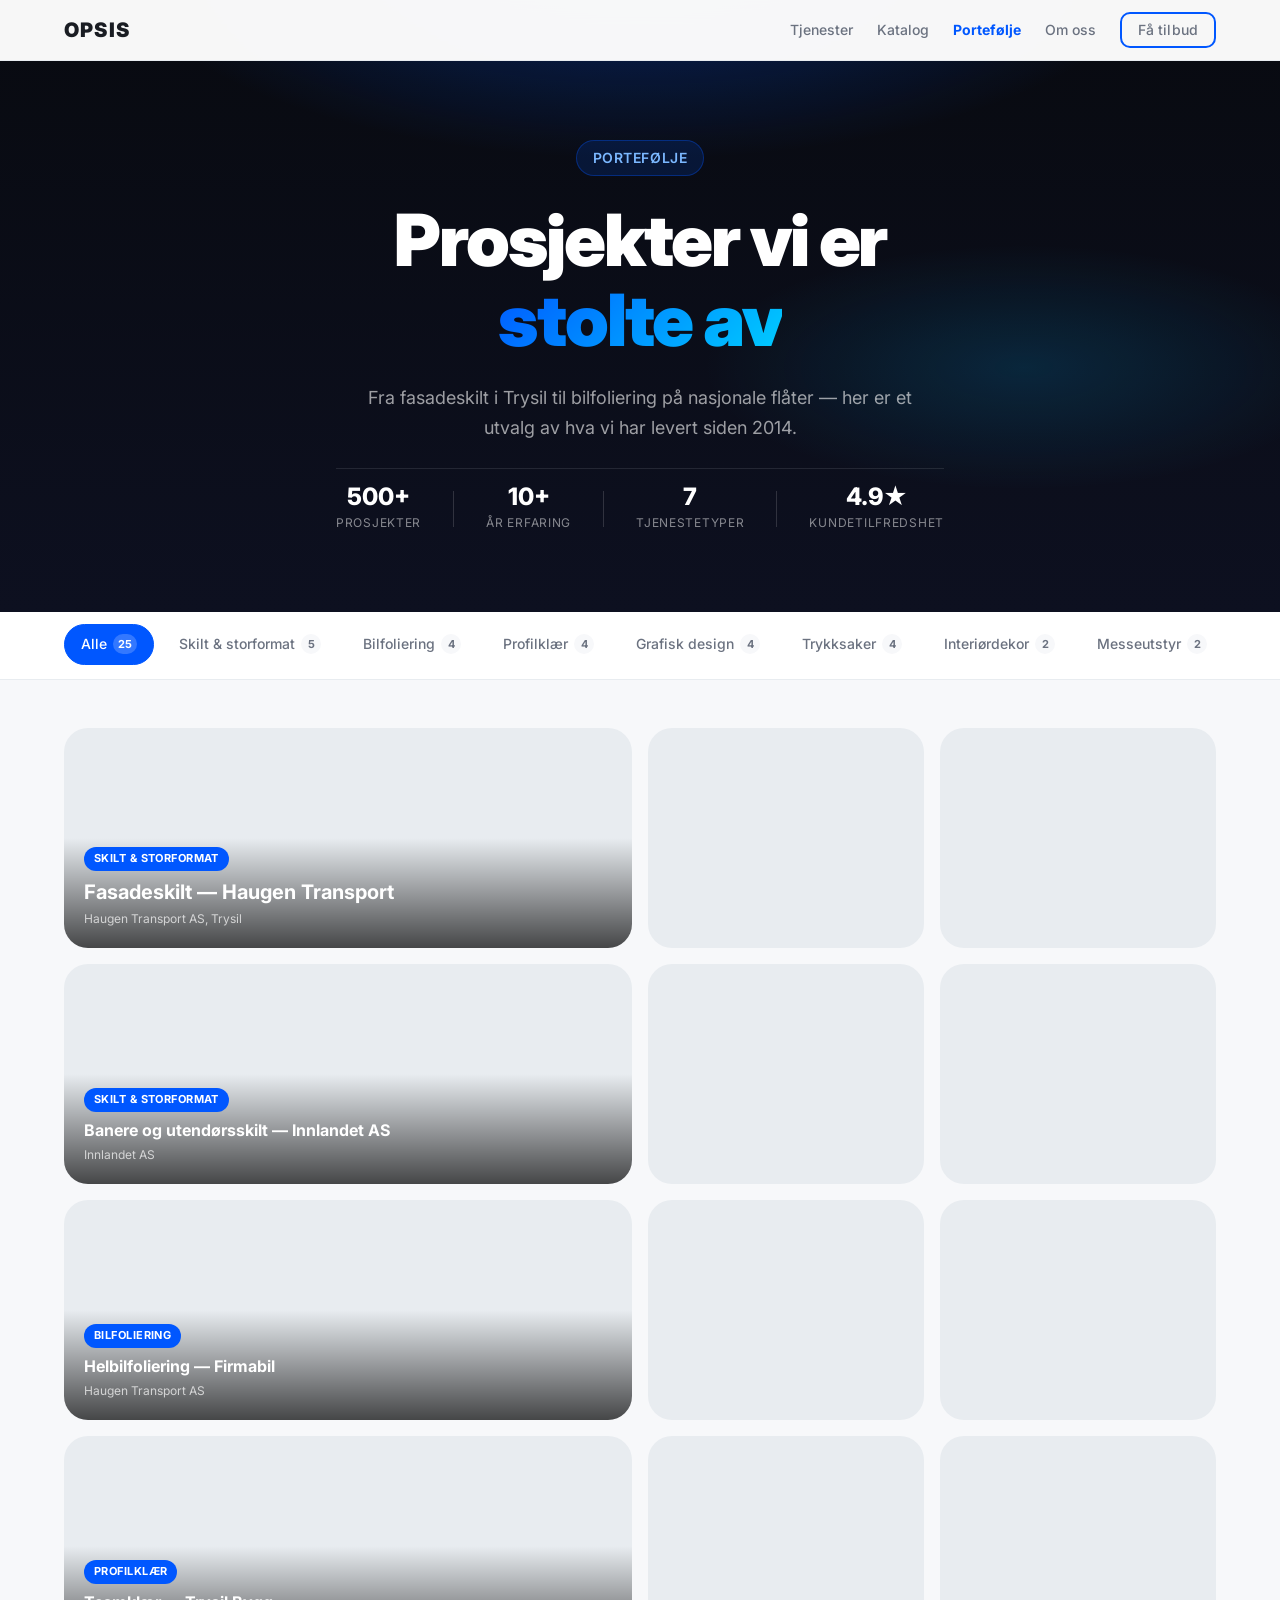
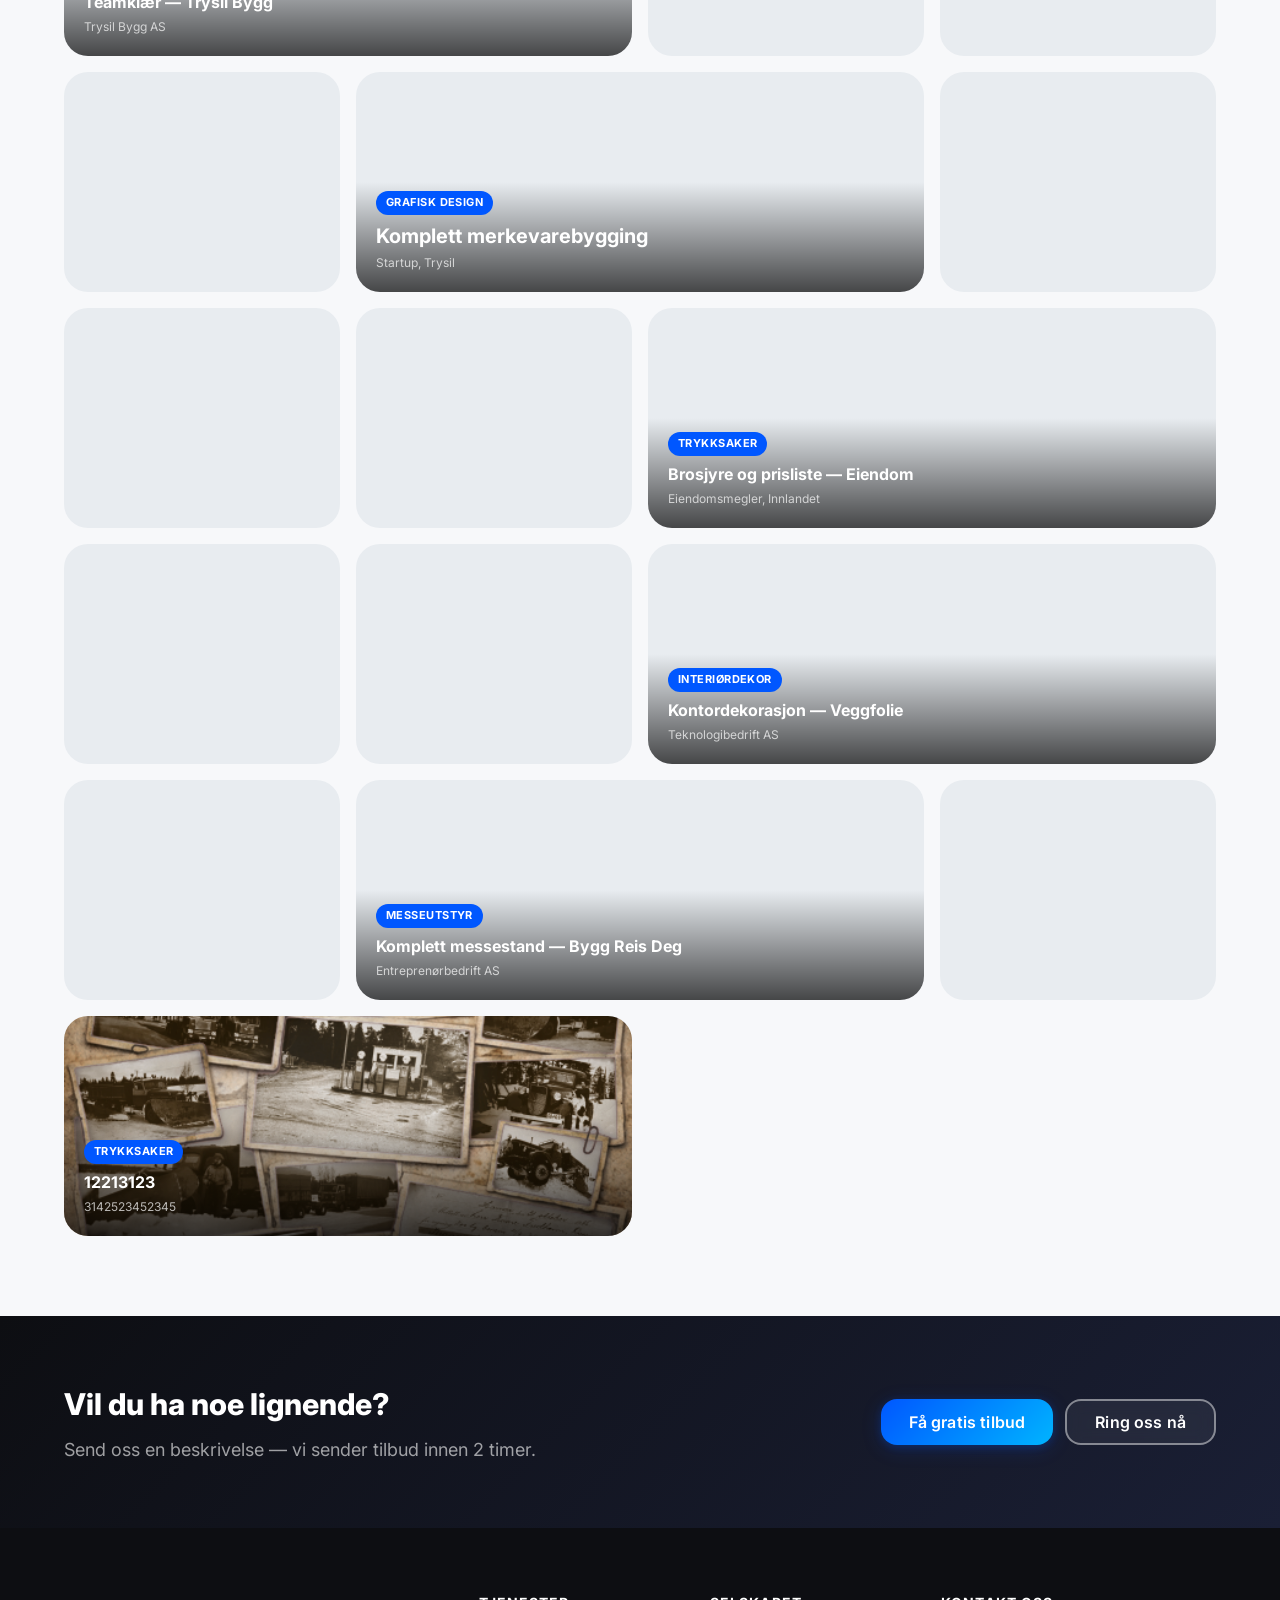
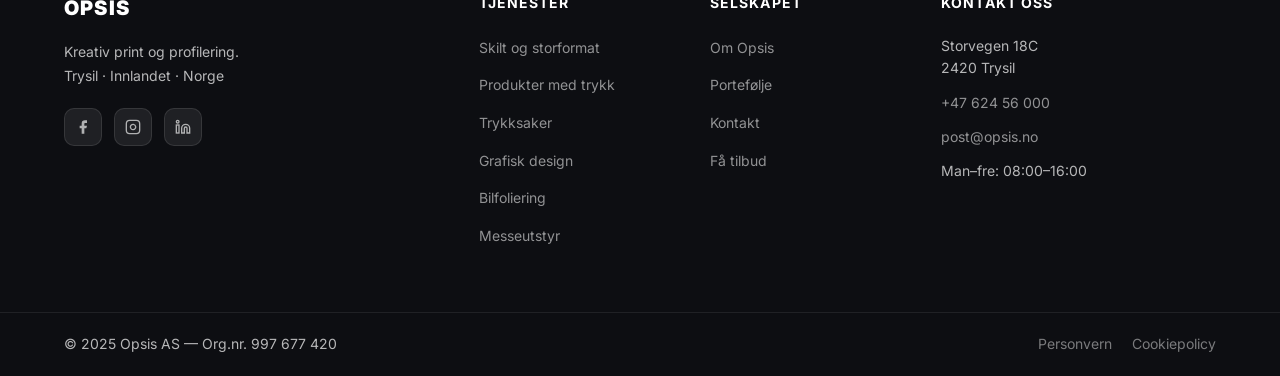
==== commit 9eba8453: "fix: add btn--md size class to 'Få lignende tilbud' button in lightbox https://claude.ai/code/sessio" ====
--- a/portfolio.html
+++ b/portfolio.html
@@ -219,7 +219,7 @@
         <p class="lb-client" id="lbClient"></p>
         <p class="lb-desc" id="lbDesc"></p>
         <div class="lb-actions">
-          <a href="index.html#kontakt" class="btn btn--primary">Få lignende tilbud</a>
+          <a href="index.html#kontakt" class="btn btn--primary btn--md">Få lignende tilbud</a>
           <span class="lb-counter" id="lbCounter"></span>
         </div>
       </div>
--- a/style.css
+++ b/style.css
@@ -76,6 +76,7 @@
   background: var(--color-bg);
   line-height: 1.6;
   -webkit-font-smoothing: antialiased;
+  overflow-x: hidden;
 }
 
 img, svg { display: block; }
@@ -102,18 +103,19 @@
   display: inline-flex;
   align-items: center;
   gap: var(--space-2);
-  padding: var(--space-1) var(--space-3);
+  padding: 5px var(--space-4);
   background: var(--color-primary-light);
   color: var(--color-primary);
   font-size: var(--text-xs);
-  font-weight: 600;
-  letter-spacing: 0.06em;
+  font-weight: 700;
+  letter-spacing: 0.08em;
   text-transform: uppercase;
   border-radius: var(--radius-full);
-}
-
-.badge--accent  { background: var(--color-accent-light); color: var(--color-accent); }
-.badge--light   { background: rgba(255,255,255,.12); color: rgba(255,255,255,.9); }
+  border: 1px solid rgba(0,87,255,.15);
+}
+
+.badge--accent  { background: var(--color-accent-light); color: var(--color-accent); border-color: rgba(255,92,0,.15); }
+.badge--light   { background: rgba(255,255,255,.1); color: rgba(255,255,255,.9); border-color: rgba(255,255,255,.2); }
 
 /* ─── Buttons ────────────────────────────────────── */
 .btn {
@@ -121,54 +123,76 @@
   align-items: center;
   gap: var(--space-2);
   font-weight: 600;
+  line-height: 1;
   border-radius: var(--radius-md);
   transition: all var(--transition);
   white-space: nowrap;
   cursor: pointer;
-  border: 2px solid transparent;
-}
-
-.btn--sm  { padding: var(--space-2) var(--space-4); font-size: var(--text-sm); }
-.btn--md  { padding: var(--space-3) var(--space-5); font-size: var(--text-base); }
-.btn--lg  { padding: var(--space-3) var(--space-6); font-size: var(--text-base); border-radius: var(--radius-lg); }
+  border: none;
+  outline: none;
+  letter-spacing: 0.01em;
+}
+.btn:active { transform: translateY(0) !important; }
+
+.btn--sm  { padding: 9px var(--space-4); font-size: var(--text-sm); }
+.btn--md  { padding: 11px var(--space-5); font-size: var(--text-base); }
+.btn--lg  { padding: 13px 28px; font-size: var(--text-base); border-radius: var(--radius-lg); }
 .btn--full { width: 100%; justify-content: center; }
 
 .btn--primary {
   background: var(--gradient-primary);
   color: #fff;
-  box-shadow: 0 4px 16px rgba(0,87,255,.25);
+  box-shadow: 0 2px 8px rgba(0,87,255,.20), 0 4px 20px rgba(0,87,255,.18);
 }
 .btn--primary:hover {
   transform: translateY(-2px);
-  box-shadow: 0 8px 24px rgba(0,87,255,.35);
+  box-shadow: 0 4px 12px rgba(0,87,255,.25), 0 8px 28px rgba(0,87,255,.28);
 }
 
 .btn--outline {
-  border-color: var(--color-primary);
+  border: 2px solid var(--color-primary);
   color: var(--color-primary);
   background: transparent;
 }
-.btn--outline:hover { background: var(--color-primary-light); }
+.btn--outline:hover {
+  background: var(--color-primary);
+  color: #fff;
+  box-shadow: 0 4px 16px rgba(0,87,255,.2);
+}
 
 .btn--outline-white {
-  border-color: rgba(255,255,255,.5);
+  border: 2px solid rgba(255,255,255,.45);
   color: #fff;
-  background: transparent;
-}
-.btn--outline-white:hover { background: rgba(255,255,255,.12); }
+  background: rgba(255,255,255,.06);
+  backdrop-filter: blur(8px);
+}
+.btn--outline-white:hover {
+  background: rgba(255,255,255,.16);
+  border-color: rgba(255,255,255,.7);
+}
 
 .btn--ghost {
   color: var(--color-text);
-  background: rgba(0,0,0,.04);
-}
-.btn--ghost:hover { background: rgba(0,0,0,.08); }
+  background: var(--color-bg-subtle);
+  box-shadow: inset 0 0 0 1.5px var(--color-border);
+}
+.btn--ghost:hover {
+  background: var(--color-bg);
+  box-shadow: inset 0 0 0 1.5px rgba(0,87,255,.25);
+  color: var(--color-primary);
+}
 
 .btn--white {
   background: #fff;
   color: var(--color-primary);
   font-weight: 700;
-}
-.btn--white:hover { background: var(--color-primary-light); }
+  box-shadow: 0 2px 8px rgba(0,0,0,.1);
+}
+.btn--white:hover {
+  background: var(--color-primary-light);
+  box-shadow: 0 4px 16px rgba(0,0,0,.12);
+  transform: translateY(-1px);
+}
 
 /* ─── Section Header ─────────────────────────────── */
 .section-header {
@@ -184,8 +208,12 @@
 .section-header h2 {
   font-size: var(--text-4xl);
   font-weight: 800;
-  line-height: 1.15;
-  letter-spacing: -0.02em;
+  line-height: 1.12;
+  letter-spacing: -0.025em;
+}
+
+.section-header p {
+  max-width: 520px;
 }
 
 .section-header p { color: var(--color-text-muted); font-size: var(--text-lg); }
@@ -244,15 +272,21 @@
   gap: var(--space-6);
 }
 
+/* Default (dark hero) */
 .navbar__nav a {
   font-size: var(--text-sm);
   font-weight: 500;
-  color: var(--color-text-muted);
+  color: rgba(255,255,255,.7);
   transition: color var(--transition);
 }
-
-.navbar__nav a:hover { color: var(--color-text); }
+.navbar__nav a:hover { color: #fff; }
 .navbar__nav .btn { color: var(--color-primary); }
+
+/* After scroll (white bg) */
+.navbar.scrolled .navbar__nav a { color: var(--color-text-muted); }
+.navbar.scrolled .navbar__nav a:hover { color: var(--color-text); }
+.navbar.scrolled .navbar__burger span { background: var(--color-text); }
+
 
 .navbar__burger {
   display: none;
@@ -264,16 +298,22 @@
 .navbar__burger span {
   display: block;
   width: 22px; height: 2px;
-  background: var(--color-text);
+  background: #fff;
   border-radius: 2px;
-  transition: all var(--transition);
-}
+  transition: transform 0.28s ease, opacity 0.2s ease;
+  transform-origin: center;
+}
+.navbar__burger.active span:nth-child(1) { transform: translateY(7px) rotate(45deg); }
+.navbar__burger.active span:nth-child(2) { opacity: 0; transform: scaleX(0); }
+.navbar__burger.active span:nth-child(3) { transform: translateY(-7px) rotate(-45deg); }
 
 /* ════════════════════════════════════════════════════
    HERO
 ════════════════════════════════════════════════════ */
 /* ─── Hero dark variant ─────────────────────────── */
 .hero--dark {
+  position: relative;
+  overflow: hidden;
   background: #080a10;
   color: #fff;
 }
@@ -469,19 +509,22 @@
   display: inline-flex;
   align-items: center;
   gap: 10px;
-  padding: 16px 32px;
+  padding: 16px 36px;
   background: var(--gradient-primary);
   color: #fff;
   font-size: var(--text-base);
   font-weight: 700;
+  line-height: 1;
   border-radius: var(--radius-full);
-  box-shadow: 0 8px 32px rgba(0,87,255,.4);
-  transition: var(--transition);
+  box-shadow: 0 4px 16px rgba(0,87,255,.35), 0 8px 32px rgba(0,87,255,.25);
+  transition: all var(--transition);
+  letter-spacing: 0.01em;
 }
 .btn--hero-primary:hover {
   transform: translateY(-2px);
-  box-shadow: 0 12px 40px rgba(0,87,255,.55);
-}
+  box-shadow: 0 6px 20px rgba(0,87,255,.42), 0 12px 40px rgba(0,87,255,.32);
+}
+.btn--hero-primary:active { transform: translateY(0); }
 
 .btn--hero-ghost {
   display: inline-flex;
@@ -489,18 +532,23 @@
   gap: 8px;
   padding: 16px 32px;
   background: rgba(255,255,255,.08);
-  border: 1px solid rgba(255,255,255,.2);
-  color: rgba(255,255,255,.85);
+  box-shadow: inset 0 0 0 1.5px rgba(255,255,255,.3);
+  border: none;
+  color: rgba(255,255,255,.9);
   font-size: var(--text-base);
   font-weight: 600;
+  line-height: 1;
   border-radius: var(--radius-full);
-  backdrop-filter: blur(8px);
-  transition: var(--transition);
+  backdrop-filter: blur(12px);
+  transition: all var(--transition);
+  letter-spacing: 0.01em;
 }
 .btn--hero-ghost:hover {
-  background: rgba(255,255,255,.14);
-  border-color: rgba(255,255,255,.35);
-}
+  background: rgba(255,255,255,.15);
+  box-shadow: inset 0 0 0 1.5px rgba(255,255,255,.6);
+  transform: translateY(-1px);
+}
+.btn--hero-ghost:active { transform: translateY(0); }
 
 /* Hero stats */
 .hero--dark .hero__stats {
@@ -798,7 +846,7 @@
 }
 
 .service-card {
-  background: var(--color-bg-subtle);
+  background: #fff;
   border: 1px solid var(--color-border);
   border-radius: var(--radius-xl);
   padding: var(--space-6);
@@ -807,12 +855,13 @@
   gap: var(--space-3);
   transition: all var(--transition);
   cursor: default;
+  box-shadow: var(--shadow-sm);
 }
 
 .service-card:hover {
-  border-color: var(--color-primary);
-  box-shadow: var(--shadow-md), 0 0 0 1px var(--color-primary);
-  transform: translateY(-3px);
+  border-color: rgba(0,87,255,.3);
+  box-shadow: 0 0 0 1px rgba(0,87,255,.15), 0 8px 32px rgba(0,87,255,.1), 0 2px 8px rgba(0,0,0,.06);
+  transform: translateY(-4px);
 }
 
 .service-card--featured {
@@ -831,8 +880,9 @@
   width: 48px; height: 48px;
   padding: var(--space-2);
   background: var(--color-primary-light);
-  border-radius: var(--radius-md);
+  border-radius: var(--radius-lg);
   color: var(--color-primary);
+  box-shadow: inset 0 1px 2px rgba(0,87,255,.12);
 }
 
 .service-card__icon svg { width: 100%; height: 100%; }
@@ -873,7 +923,7 @@
 
 .process__steps {
   display: flex;
-  align-items: flex-start;
+  align-items: stretch;
   gap: var(--space-4);
   justify-content: center;
 }
@@ -884,6 +934,11 @@
   display: flex;
   flex-direction: column;
   gap: var(--space-4);
+  background: rgba(255,255,255,.04);
+  border: 1px solid rgba(255,255,255,.09);
+  border-radius: var(--radius-xl);
+  padding: var(--space-6) var(--space-5);
+  backdrop-filter: blur(4px);
 }
 
 .process-step__number {
@@ -911,8 +966,10 @@
 .process-step__arrow {
   color: var(--color-primary);
   font-size: var(--text-2xl);
-  padding-top: var(--space-8);
   flex-shrink: 0;
+  display: flex;
+  align-items: center;
+  opacity: 0.6;
 }
 
 /* ════════════════════════════════════════════════════
@@ -932,28 +989,34 @@
 }
 
 .filter-btn {
-  padding: var(--space-2) var(--space-4);
+  padding: 9px var(--space-5);
   border-radius: var(--radius-full);
   font-size: var(--text-sm);
-  font-weight: 500;
+  font-weight: 600;
   color: var(--color-text-muted);
-  border: 1px solid var(--color-border);
+  border: 1.5px solid var(--color-border);
   background: var(--color-bg);
   transition: all var(--transition);
-}
-
-.filter-btn:hover,
+  box-shadow: 0 1px 3px rgba(0,0,0,.05);
+}
+
+.filter-btn:hover {
+  border-color: var(--color-primary);
+  color: var(--color-primary);
+  background: var(--color-primary-light);
+}
 .filter-btn--active {
   background: var(--color-primary);
   border-color: var(--color-primary);
   color: #fff;
+  box-shadow: 0 4px 12px rgba(0,87,255,.25);
 }
 
 .portfolio__grid {
   display: grid;
   grid-template-columns: repeat(3, 1fr);
-  grid-auto-rows: 240px;
   gap: var(--space-4);
+  grid-auto-flow: dense;
 }
 
 .portfolio-item {
@@ -961,9 +1024,10 @@
   overflow: hidden;
   position: relative;
   cursor: pointer;
-}
-
-.portfolio-item--wide { grid-column: span 2; }
+  aspect-ratio: 4/3;
+}
+
+.portfolio-item--wide { grid-column: span 2; aspect-ratio: 16/7; }
 
 .portfolio-item__img {
   width: 100%; height: 100%;
@@ -984,7 +1048,7 @@
 .portfolio-item__overlay {
   position: absolute;
   inset: 0;
-  background: linear-gradient(to top, rgba(0,0,0,.7) 0%, transparent 50%);
+  background: linear-gradient(to top, rgba(0,0,0,.82) 0%, rgba(0,0,0,.15) 55%, transparent 75%);
   padding: var(--space-5);
   display: flex;
   flex-direction: column;
@@ -998,13 +1062,15 @@
 
 .portfolio-item__tag {
   display: inline-block;
-  padding: 2px var(--space-2);
+  padding: 3px var(--space-3);
   background: var(--color-primary);
   color: #fff;
   font-size: var(--text-xs);
-  font-weight: 600;
-  border-radius: var(--radius-sm);
+  font-weight: 700;
+  border-radius: var(--radius-full);
   width: fit-content;
+  letter-spacing: 0.04em;
+  text-transform: uppercase;
 }
 
 .portfolio-item__overlay h4 {
@@ -1067,19 +1133,20 @@
 }
 
 .point__icon {
-  width: 40px; height: 40px;
-  border-radius: var(--radius-md);
+  width: 44px; height: 44px;
+  border-radius: var(--radius-lg);
   display: flex;
   align-items: center;
   justify-content: center;
   flex-shrink: 0;
+  box-shadow: 0 2px 8px rgba(0,0,0,.08);
 }
 
 .point__icon svg { width: 20px; height: 20px; }
-.point__icon--green  { background: #ECFDF5; color: #059669; }
-.point__icon--blue   { background: var(--color-primary-light); color: var(--color-primary); }
-.point__icon--orange { background: var(--color-accent-light); color: var(--color-accent); }
-.point__icon--purple { background: #F3E8FF; color: #7C3AED; }
+.point__icon--green  { background: #ECFDF5; color: #059669; border: 1px solid rgba(5,150,105,.15); }
+.point__icon--blue   { background: var(--color-primary-light); color: var(--color-primary); border: 1px solid rgba(0,87,255,.15); }
+.point__icon--orange { background: var(--color-accent-light); color: var(--color-accent); border: 1px solid rgba(255,92,0,.15); }
+.point__icon--purple { background: #F3E8FF; color: #7C3AED; border: 1px solid rgba(124,58,237,.15); }
 
 .point h4 { font-size: var(--text-base); font-weight: 700; margin-bottom: var(--space-1); }
 .point p  { font-size: var(--text-sm); color: var(--color-text-muted); line-height: 1.6; }
@@ -1099,7 +1166,17 @@
   border: 1px solid var(--color-border);
   border-radius: var(--radius-xl);
   padding: var(--space-6);
-  box-shadow: var(--shadow-md);
+  box-shadow: 0 4px 20px rgba(0,0,0,.07), 0 1px 4px rgba(0,0,0,.05);
+  position: relative;
+  overflow: hidden;
+}
+.testimonial-card::before {
+  content: '';
+  position: absolute;
+  top: 0; left: 0; right: 0;
+  height: 3px;
+  background: var(--gradient-primary);
+  border-radius: var(--radius-xl) var(--radius-xl) 0 0;
 }
 
 .testimonial-card--secondary {
@@ -1138,6 +1215,7 @@
   font-weight: 700;
   font-size: var(--text-sm);
   flex-shrink: 0;
+  box-shadow: 0 0 0 3px #fff, 0 0 0 4px var(--color-primary);
 }
 
 .testimonial-author strong { font-size: var(--text-sm); font-weight: 700; display: block; }
@@ -1163,8 +1241,17 @@
    CTA BAND
 ════════════════════════════════════════════════════ */
 .cta-band {
-  padding: var(--space-16) 0;
-  background: var(--gradient-primary);
+  padding: var(--space-20) 0;
+  background: linear-gradient(135deg, #0040CC 0%, #0057FF 50%, #0096FF 100%);
+  position: relative;
+  overflow: hidden;
+}
+.cta-band::before {
+  content: '';
+  position: absolute;
+  inset: 0;
+  background: radial-gradient(ellipse 60% 80% at 80% 50%, rgba(0,180,255,.25) 0%, transparent 60%);
+  pointer-events: none;
 }
 
 .cta-band__inner {
@@ -1270,10 +1357,13 @@
   display: flex;
   flex-direction: column;
   gap: var(--space-5);
-  background: var(--color-bg-subtle);
+  background: #fff;
   border: 1px solid var(--color-border);
   border-radius: var(--radius-xl);
   padding: var(--space-8);
+  box-shadow: 0 4px 24px rgba(0,0,0,.06), 0 1px 4px rgba(0,0,0,.04);
+  min-width: 0;
+  overflow: hidden;
 }
 
 .form-row {
@@ -1297,14 +1387,24 @@
 .form-group input,
 .form-group select,
 .form-group textarea {
-  padding: var(--space-3) var(--space-4);
+  width: 100%;
+  max-width: 100%;
+  padding: 12px var(--space-4);
   border: 1.5px solid var(--color-border);
   border-radius: var(--radius-md);
-  background: #fff;
+  background: var(--color-bg-subtle);
   color: var(--color-text);
   font-size: var(--text-base);
-  transition: border-color var(--transition), box-shadow var(--transition);
+  transition: border-color var(--transition), box-shadow var(--transition), background var(--transition);
   appearance: none;
+  box-shadow: 0 1px 2px rgba(0,0,0,.04) inset;
+}
+
+.form-group input:hover,
+.form-group select:hover,
+.form-group textarea:hover {
+  border-color: rgba(0,87,255,.35);
+  background: #fff;
 }
 
 .form-group input::placeholder,
@@ -1315,7 +1415,8 @@
 .form-group textarea:focus {
   outline: none;
   border-color: var(--color-primary);
-  box-shadow: 0 0 0 3px rgba(0,87,255,.12);
+  background: #fff;
+  box-shadow: 0 0 0 4px rgba(0,87,255,.12);
 }
 
 .form-group textarea { resize: vertical; min-height: 120px; }
@@ -1356,19 +1457,23 @@
 }
 
 .footer__social a {
-  width: 36px; height: 36px;
+  width: 38px; height: 38px;
   display: flex;
   align-items: center;
   justify-content: center;
   border-radius: var(--radius-md);
   background: rgba(255,255,255,.08);
-  color: rgba(255,255,255,.7);
+  border: 1px solid rgba(255,255,255,.1);
+  color: rgba(255,255,255,.65);
   transition: all var(--transition);
 }
 
 .footer__social a:hover {
   background: var(--color-primary);
+  border-color: var(--color-primary);
   color: #fff;
+  transform: translateY(-2px);
+  box-shadow: 0 4px 12px rgba(0,87,255,.4);
 }
 
 .footer__social svg { width: 16px; height: 16px; }
@@ -1391,10 +1496,13 @@
 .footer__links a {
   font-size: var(--text-sm);
   color: rgba(255,255,255,.55);
-  transition: color var(--transition);
-}
-
-.footer__links a:hover { color: #fff; }
+  transition: all var(--transition);
+}
+
+.footer__links a:hover {
+  color: #fff;
+  padding-left: var(--space-2);
+}
 
 .footer__contact address {
   font-style: normal;
@@ -1512,6 +1620,11 @@
     z-index: 99;
   }
   .navbar__nav.open { display: flex; }
+  /* Disable backdrop-filter on navbar when menu is open —
+     backdrop-filter creates a containing block for fixed children,
+     causing the overlay to fill only the navbar instead of viewport */
+  .navbar:has(.navbar__nav.open),
+  .navbar.nav-open { backdrop-filter: none !important; }
   .navbar__nav a { font-size: var(--text-xl); font-weight: 600; color: var(--color-text); }
 
   /* Hero */
@@ -1528,8 +1641,8 @@
   .process-step { max-width: 100%; }
 
   /* Portfolio */
-  .portfolio__grid { grid-template-columns: 1fr; grid-auto-rows: 200px; }
-  .portfolio-item--wide { grid-column: span 1; }
+  .portfolio__grid { grid-template-columns: 1fr; }
+  .portfolio-item--wide { grid-column: span 1; aspect-ratio: 4/3; }
 
   /* Why us */
   .why-us__inner { grid-template-columns: 1fr; }
@@ -1542,6 +1655,8 @@
   .contact__inner { grid-template-columns: 1fr; }
   .contact__info { position: static; }
   .form-row { grid-template-columns: 1fr; }
+  .contact__form { padding: var(--space-5); }
+  .contact { overflow: hidden; }
 
   /* Footer */
   .footer__inner { grid-template-columns: 1fr; gap: var(--space-8); }
@@ -1551,11 +1666,62 @@
   .cookie-banner__content { flex-direction: column; }
   .cookie-banner__actions { width: 100%; justify-content: stretch; }
   .cookie-banner__actions .btn { flex: 1; justify-content: center; }
+
+  /* Touch targets */
+  .navbar__burger { min-width: 44px; min-height: 44px; justify-content: center; }
+  .filter-btn { min-height: 44px; }
+  .global-cart-fab { width: 56px; height: 56px; }
+
+  /* Logo band — slower on mobile (battery) */
+  .logo-band__logos { animation-duration: 40s; }
+
+  /* Process — vertical timeline */
+  .process__steps {
+    padding-left: var(--space-10);
+    position: relative;
+    gap: 0;
+  }
+  .process__steps::before {
+    content: '';
+    position: absolute;
+    left: 18px; top: 20px; bottom: 20px;
+    width: 2px;
+    background: rgba(255,255,255,.12);
+  }
+  .process-step {
+    position: relative;
+    padding-bottom: var(--space-8);
+  }
+  .process-step:last-child { padding-bottom: 0; }
+  .process-step__number {
+    position: absolute;
+    left: calc(-1 * var(--space-10) - 2px);
+    top: 0;
+    font-size: var(--text-xl);
+  }
+
+  /* Why-us — clean testimonial stack */
+  .testimonial-stack { display: flex; flex-direction: column; gap: var(--space-4); }
+  .testimonial-card--secondary { margin-left: 0; }
 }
 
 @media (max-width: 480px) {
   .hero__stats { flex-wrap: wrap; gap: var(--space-4); }
   .stat-divider { display: none; }
+
+  /* Hero CTA — stack full-width */
+  .hero__actions { flex-direction: column; width: 100%; }
+  .btn--hero-primary,
+  .btn--hero-ghost { width: 100%; justify-content: center; }
+}
+
+/* Respect prefers-reduced-motion */
+@media (prefers-reduced-motion: reduce) {
+  .logo-band__logos,
+  .hero__bg-orb,
+  .hero__float,
+  .hero__scroll-wheel,
+  .mockup-card { animation: none !important; }
 }
 
 /* ─── Scroll animation helpers ──────────────────── */
@@ -1893,20 +2059,23 @@
   display: inline-flex;
   align-items: center;
   gap: 8px;
-  padding: 11px 20px;
+  padding: 10px 20px;
   background: var(--gradient-primary);
   color: #fff;
   font-size: var(--text-sm);
   font-weight: 600;
   border-radius: var(--radius-full);
-  transition: var(--transition);
+  transition: all var(--transition);
   border: none;
   cursor: pointer;
+  box-shadow: 0 2px 8px rgba(0,87,255,.22), 0 4px 16px rgba(0,87,255,.16);
+  letter-spacing: 0.01em;
 }
 .btn--service-primary:hover {
-  transform: translateY(-1px);
-  box-shadow: 0 6px 20px rgba(0,87,255,.35);
-}
+  transform: translateY(-2px);
+  box-shadow: 0 4px 12px rgba(0,87,255,.28), 0 8px 24px rgba(0,87,255,.22);
+}
+.btn--service-primary:active { transform: translateY(0); }
 
 .service-card__link--catalog {
   display: inline-flex;
--- a/portfolio.css
+++ b/portfolio.css
@@ -3,10 +3,11 @@
    ═══════════════════════════════════════════════════ */
 
 /* ── Navbar override (always light on portfolio page) */
-.navbar--scrolled { background: rgba(255,255,255,.97) !important; backdrop-filter: blur(16px); box-shadow: 0 1px 0 var(--color-border); }
+.navbar--scrolled { background: rgba(255,255,255,.97) !important; backdrop-filter: blur(16px); box-shadow: 0 1px 0 var(--color-border); padding: var(--space-3) 0; }
 .navbar--scrolled .logo-name { color: var(--color-text); }
 .navbar--scrolled .navbar__nav a { color: var(--color-text-muted); }
 .navbar--scrolled .navbar__nav a:hover { color: var(--color-text); }
+.navbar--scrolled .navbar__burger span { background: var(--color-text); }
 
 .nav-active { color: var(--color-primary) !important; font-weight: 700 !important; }
 
@@ -111,7 +112,7 @@
 /* ── Filter Bar ─────────────────────────────────────── */
 .pf-filter-bar {
   position: sticky;
-  top: 72px;
+  top: var(--navbar-h, 58px);
   z-index: 100;
   background: rgba(255,255,255,.95);
   backdrop-filter: blur(12px);
@@ -183,14 +184,16 @@
 .pf-grid {
   display: grid;
   grid-template-columns: repeat(4, 1fr);
+  grid-auto-rows: 220px;
   gap: 16px;
-}
-
-/* Item size variants */
-.pf-item         { grid-column: span 1; grid-row: span 1; }
+  grid-auto-flow: dense;
+}
+
+/* Item size variants — NO row spans (eliminates vertical gaps) */
+.pf-item         { grid-column: span 1; }
 .pf-item--wide   { grid-column: span 2; }
-.pf-item--tall   { grid-row: span 2; }
-.pf-item--feature { grid-column: span 2; grid-row: span 2; }
+.pf-item--tall   { grid-column: span 1; }
+.pf-item--feature { grid-column: span 2; }
 
 /* ── Project Item ───────────────────────────────────── */
 .pf-item {
@@ -199,11 +202,9 @@
   overflow: hidden;
   cursor: pointer;
   background: var(--color-border);
-  aspect-ratio: 4/3;
-}
-
-.pf-item--tall   { aspect-ratio: auto; }
-.pf-item--feature { aspect-ratio: auto; }
+}
+
+/* Wide/feature items: taller row height via grid-auto-rows on container */
 
 .pf-item__img {
   width: 100%;
@@ -502,23 +503,25 @@
   .pf-hero__stats { flex-wrap: wrap; justify-content: center; gap: var(--space-5); }
   .pf-hero__stat-sep { display: none; }
 
-  .pf-grid { grid-template-columns: repeat(2, 1fr); gap: 10px; }
+  .pf-grid { grid-template-columns: repeat(2, 1fr); grid-auto-rows: 180px; gap: 10px; }
   .pf-item--feature,
   .pf-item--wide { grid-column: span 2; }
-  .pf-item--tall { grid-row: span 1; }
 
   .pf-item__overlay { opacity: 1; }
 
   .lb-card { grid-template-columns: 1fr; max-height: 95vh; }
-  .lb-img-wrap { max-height: 45vh; }
+  .lb-img-wrap { max-height: 40vh; }
+  .lb-info { padding: var(--space-5); }
   .lb-nav { display: none; }
+  .lb-actions { flex-direction: column; gap: var(--space-3); }
+  .lb-actions .btn { width: 100%; justify-content: center; text-align: center; }
 
   .pf-cta__inner { flex-direction: column; text-align: center; }
   .pf-cta__actions { justify-content: center; }
 }
 
 @media (max-width: 480px) {
-  .pf-grid { grid-template-columns: 1fr; }
+  .pf-grid { grid-template-columns: 1fr; grid-auto-rows: 200px; }
   .pf-item--wide,
   .pf-item--feature { grid-column: span 1; }
 }
